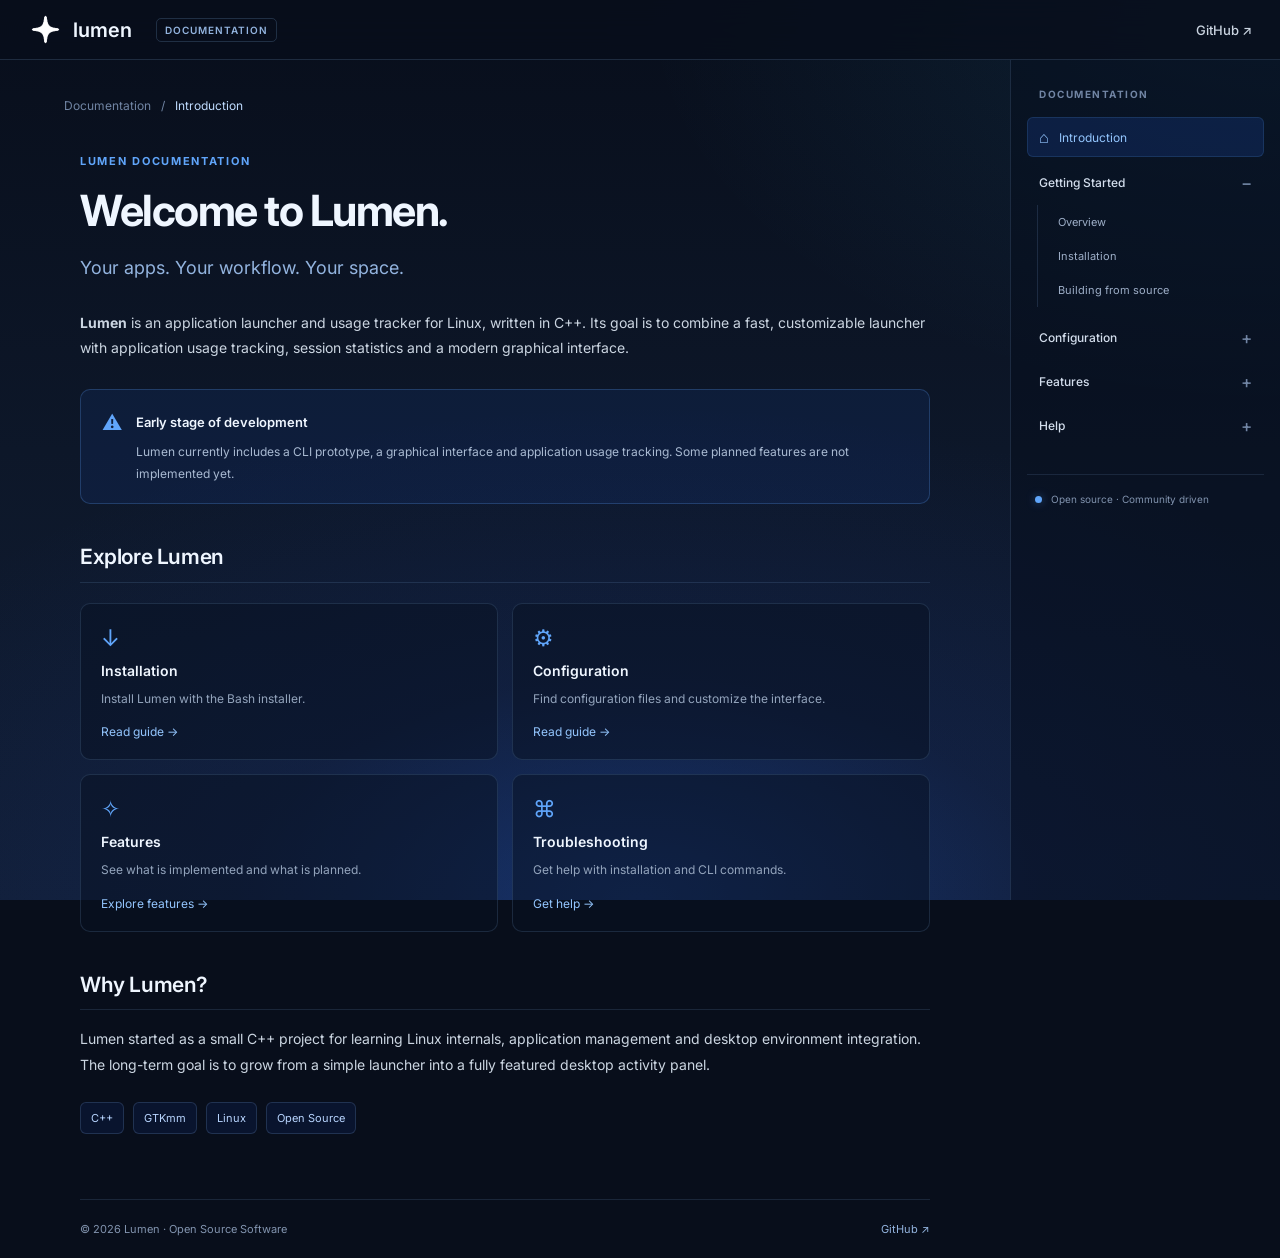
==== lumenwiki.html @ db988f50 "Add base styles for Lumen Wiki and main application layout - Created styles.css for general applicat" ====
<!DOCTYPE html>
<html lang="en">
<head>
    <meta charset="UTF-8">
    <meta name="viewport" content="width=device-width, initial-scale=1.0">

    <title>Lumen Wiki</title>
    <link rel="icon" type="image/png" href="content/logo.png">
    <link rel="stylesheet" href="wikistyles.css">

    <link rel="preconnect" href="https://fonts.googleapis.com">
    <link rel="preconnect" href="https://fonts.gstatic.com" crossorigin>
    <link href="https://fonts.googleapis.com/css2?family=Inter:wght@400;500;600;700&display=swap"
          rel="stylesheet">
</head>
<body class="wiki-page">

    <header class="label-box">
        <a href="index.html" class="wiki-brand">
            <img src="content/logo.png" alt="Lumen logo" class="logo">
            <span class="lumen-label">lumen</span>
        </a>

        <span class="wiki-badge">DOCUMENTATION</span>

        <a href="https://github.com/anq3l1/lumen"
           class="wiki-github"
           target="_blank"
           rel="noopener noreferrer">
            GitHub ↗
        </a>
    </header>

    <div class="wiki-layout">

        <!-- Main content -->
        <main class="wiki-content" id="wiki-content">

            <div class="wiki-breadcrumb">
                <span>Documentation</span>
                <span>/</span>
                <span id="breadcrumb-current">Introduction</span>
            </div>

            <article id="wiki-article">
                <span class="wiki-eyebrow">LUMEN DOCUMENTATION</span>
                <h1>Welcome to Lumen.</h1>
                <p class="wiki-lead">Your apps. Your workflow. Your space.</p>
                <p><strong>Lumen</strong> is an application launcher and usage tracker for Linux, written in C++. Its goal is to combine a fast, customizable launcher with application usage tracking, session statistics and a modern graphical interface.</p>
                <div class="wiki-callout">
                    <span class="callout-icon">⚠</span>
                    <div>
                        <strong>Early stage of development</strong>
                        <p>Lumen currently includes a CLI prototype, a graphical interface and application usage tracking. Some planned features are not implemented yet.</p>
                    </div>
                </div>
                <h2>Explore Lumen</h2>
                <div class="wiki-cards">
                    <button class="wiki-card" data-page="installation">
                        <span class="wiki-card-icon">↓</span>
                        <strong>Installation</strong>
                        <span>Install Lumen with the Bash installer.</span>
                        <span class="wiki-card-link">Read guide →</span>
                    </button>
                    <button class="wiki-card" data-page="configuration">
                        <span class="wiki-card-icon">⚙</span>
                        <strong>Configuration</strong>
                        <span>Find configuration files and customize the interface.</span>
                        <span class="wiki-card-link">Read guide →</span>
                    </button>
                    <button class="wiki-card" data-page="features">
                        <span class="wiki-card-icon">✧</span>
                        <strong>Features</strong>
                        <span>See what is implemented and what is planned.</span>
                        <span class="wiki-card-link">Explore features →</span>
                    </button>
                    <button class="wiki-card" data-page="troubleshooting">
                        <span class="wiki-card-icon">⌘</span>
                        <strong>Troubleshooting</strong>
                        <span>Get help with installation and CLI commands.</span>
                        <span class="wiki-card-link">Get help →</span>
                    </button>
                </div>
                <h2>Why Lumen?</h2>
                <p>Lumen started as a small C++ project for learning Linux internals, application management and desktop environment integration. The long-term goal is to grow from a simple launcher into a fully featured desktop activity panel.</p>
                <div class="wiki-tags"><span>C++</span><span>GTKmm</span><span>Linux</span><span>Open Source</span></div>
            </article>

            <footer class="wiki-footer">
                <span>© 2026 Lumen · Open Source Software</span>
                <a href="https://github.com/anq3l1/lumen"
                   target="_blank"
                   rel="noopener noreferrer">GitHub ↗</a>
            </footer>

        </main>

        <!-- Right sidebar -->
        <aside class="wiki-sidebar">

            <div class="sidebar-heading">DOCUMENTATION</div>

            <button class="wiki-nav-link active" data-page="introduction">
                <span class="nav-icon">⌂</span>
                Introduction
            </button>

            <details class="wiki-nav-group" open>
                <summary>Getting Started</summary>
                <div class="wiki-nav-children">
                    <button class="wiki-nav-link" data-page="overview">
                        Overview
                    </button>
                    <button class="wiki-nav-link" data-page="installation">
                        Installation
                    </button>
                    <button class="wiki-nav-link" data-page="building">
                        Building from source
                    </button>
                </div>
            </details>

            <details class="wiki-nav-group">
                <summary>Configuration</summary>
                <div class="wiki-nav-children">
                    <button class="wiki-nav-link" data-page="configuration">
                        General settings
                    </button>
                    <button class="wiki-nav-link" data-page="styling">
                        Custom styling
                    </button>
                    <button class="wiki-nav-link" data-page="desktop">
                        Desktop integration
                    </button>
                </div>
            </details>

            <details class="wiki-nav-group">
                <summary>Features</summary>
                <div class="wiki-nav-children">
                    <button class="wiki-nav-link" data-page="launcher">
                        Application launcher
                    </button>
                    <button class="wiki-nav-link" data-page="usage">
                        Usage tracking
                    </button>
                    <button class="wiki-nav-link" data-page="statistics">
                        Statistics
                    </button>
                </div>
            </details>

            <details class="wiki-nav-group">
                <summary>Help</summary>
                <div class="wiki-nav-children">
                    <button class="wiki-nav-link" data-page="troubleshooting">
                        Troubleshooting
                    </button>
                    <button class="wiki-nav-link" data-page="contributing">
                        Contributing
                    </button>
                    <button class="wiki-nav-link" data-page="license">
                        License
                    </button>
                </div>
            </details>

            <div class="sidebar-bottom">
                <span class="status-dot"></span>
                Open source · Community driven
            </div>

        </aside>

    </div>

    <script>
        const pages = {
            introduction: {
                title: "Introduction",
                html: `
                    <span class="wiki-eyebrow">LUMEN DOCUMENTATION</span>
                    <h1>Welcome to Lumen.</h1>
                    <p class="wiki-lead">Your apps. Your workflow. Your space.</p>
                    <p><strong>Lumen</strong> is an application launcher and usage tracker for Linux, written in C++. Its goal is to combine a fast, customizable launcher with application usage tracking, session statistics and a modern graphical interface.</p>
                    <div class="wiki-callout">
                        <span class="callout-icon">⚠</span>
                        <div>
                            <strong>Early stage of development</strong>
                            <p>Lumen currently includes a CLI prototype, a graphical interface and application usage tracking. Some planned features are not implemented yet.</p>
                        </div>
                    </div>
                    <h2>Explore Lumen</h2>
                    <div class="wiki-cards">
                        <button class="wiki-card" data-page="installation">
                            <span class="wiki-card-icon">↓</span>
                            <strong>Installation</strong>
                            <span>Install Lumen with the Bash installer.</span>
                            <span class="wiki-card-link">Read guide →</span>
                        </button>
                        <button class="wiki-card" data-page="configuration">
                            <span class="wiki-card-icon">⚙</span>
                            <strong>Configuration</strong>
                            <span>Find configuration files and customize the interface.</span>
                            <span class="wiki-card-link">Read guide →</span>
                        </button>
                        <button class="wiki-card" data-page="features">
                            <span class="wiki-card-icon">✧</span>
                            <strong>Features</strong>
                            <span>See what is implemented and what is planned.</span>
                            <span class="wiki-card-link">Explore features →</span>
                        </button>
                        <button class="wiki-card" data-page="troubleshooting">
                            <span class="wiki-card-icon">⌘</span>
                            <strong>Troubleshooting</strong>
                            <span>Get help with installation and CLI commands.</span>
                            <span class="wiki-card-link">Get help →</span>
                        </button>
                    </div>
                    <h2>Why Lumen?</h2>
                    <p>Lumen started as a small C++ project for learning Linux internals, application management and desktop environment integration. The long-term goal is to grow from a simple launcher into a fully featured desktop activity panel.</p>
                    <div class="wiki-tags"><span>C++</span><span>GTKmm</span><span>Linux</span><span>Open Source</span></div>
                `
            },

            overview: {
                title: "Overview",
                html: `
                    <span class="wiki-eyebrow">GETTING STARTED</span>
                    <h1>Overview</h1>
                    <p class="wiki-lead">A launcher that can grow into a desktop activity panel.</p>
                    <p>Lumen is a Linux application launcher and usage tracker written in C++. It discovers desktop applications, displays their names and icons, supports searching, and can launch applications.</p>
                    <h2>Implemented</h2>
                    <ul>
                        <li>Discovering Linux <code>.desktop</code> files.</li>
                        <li>Reading application names, executable commands (<code>Exec=</code>) and icons (<code>Icon=</code>).</li>
                        <li>Keeping discovered applications in memory and displaying them.</li>
                        <li>Searching applications by name and organizing them into categories.</li>
                        <li>Graphical interface with application icons.</li>
                        <li>Application usage time tracking.</li>
                        <li>CLI commands for listing, searching and opening applications.</li>
                    </ul>
                    <h2>Technology and learning goals</h2>
                    <p>The project is written in C++ and uses GTKmm for its graphical interface. It is also a practical way to learn Linux filesystem APIs, process management, the <code>.desktop</code> specification, inter-process communication (IPC) and databases.</p>
                `
            },

            installation: {
                title: "Installation",
                html: `
                    <span class="wiki-eyebrow">GETTING STARTED</span>
                    <h1>Installation</h1>
                    <p class="wiki-lead">Build and install Lumen using the Bash installer.</p>
                    <p>On Arch Linux, run these commands from the root directory of the cloned repository.</p>
                    <h2>1. Clone the repository</h2>
                    <pre><code>git clone https://github.com/anq3l1/lumen.git
cd lumen</code></pre>
                    <h2>2. Run the installer</h2>
                    <pre><code>chmod +x install.sh
./install.sh</code></pre>
                    <p>The installer installs dependencies, builds the project and installs the executable to <code>~/.local/bin/lumen</code>.</p>
                    <div class="wiki-callout">
                        <span class="callout-icon">i</span>
                        <div><strong>Before running Lumen</strong><p>Make sure <code>~/.local/bin</code> is available in your <code>PATH</code> so you can run <code>lumen</code> from a terminal.</p></div>
                    </div>
                    <h2>Launch the graphical interface</h2>
                    <pre><code>lumen</code></pre>
                    <a class="wiki-action" href="https://github.com/anq3l1/lumen" target="_blank" rel="noopener noreferrer">View repository ↗</a>
                `
            },

            building: {
                title: "Building from source",
                html: `
                    <span class="wiki-eyebrow">GETTING STARTED</span>
                    <h1>Building from source</h1>
                    <p class="wiki-lead">Use the project's installation script to build the current version.</p>
                    <p>Lumen is in an early stage of development. The supported installation workflow described in the README uses the Bash script in the repository.</p>
                    <h2>Commands</h2>
                    <pre><code>git clone https://github.com/anq3l1/lumen.git
cd lumen
chmod +x install.sh
./install.sh</code></pre>
                    <p>The installer handles dependency installation, building and installation of the executable to <code>~/.local/bin/lumen</code>.</p>
                    <p>For the latest requirements and build changes, check the repository README and build files.</p>
                    <a class="wiki-action" href="https://github.com/anq3l1/lumen" target="_blank" rel="noopener noreferrer">View source on GitHub ↗</a>
                `
            },

            configuration: {
                title: "General settings",
                html: `
                    <span class="wiki-eyebrow">CONFIGURATION</span>
                    <h1>Configuration</h1>
                    <p class="wiki-lead">Find Lumen's local data and customization files.</p>
                    <h2>Important paths</h2>
                    <ul>
                        <li><code>~/.local/bin/lumen</code> — installed executable.</li>
                        <li><code>~/.local/share/lumen/proc.json</code> — process manager data.</li>
                        <li><code>~/.local/share/lumen/stat.json</code> — usage tracker data.</li>
                        <li><code>~/.config/lumen/style.css</code> — user stylesheet for customizing the interface.</li>
                        <li><code>~/.config/hypr/lua/lumen.lua</code> — Lumen's Hyprland Lua integration file.</li>
                    </ul>
                    <div class="wiki-callout">
                        <span class="callout-icon">i</span>
                        <div><strong>Keep configuration files separate</strong><p>Lumen's <code>style.css</code> is for visual customization. The Lua file is used for Hyprland integration.</p></div>
                    </div>
                `
            },

            styling: {
                title: "Custom styling",
                html: `
                    <span class="wiki-eyebrow">CONFIGURATION</span>
                    <h1>Custom styling</h1>
                    <p class="wiki-lead">Customize Lumen's appearance with CSS.</p>
                    <p>The user stylesheet is located at:</p>
                    <pre><code>~/.config/lumen/style.css</code></pre>
                    <p>Edit this file to customize supported GTK widgets, including their colors, backgrounds, borders and spacing.</p>
                    <h2>Example</h2>
                    <pre><code>/* Example GTK CSS */
window {
    background-color: #0d1729;
    color: #eff6ff;
}</code></pre>
                    <p>This is a generic example. The final appearance depends on the widget names and styles used by the installed Lumen version.</p>
                `
            },

            desktop: {
                title: "Desktop integration",
                html: `
                    <span class="wiki-eyebrow">CONFIGURATION</span>
                    <h1>Desktop integration</h1>
                    <p class="wiki-lead">Connect Lumen to Hyprland.</p>
                    <h2>Hyprland Lua configuration</h2>
                    <p>The installer places the integration file at:</p>
                    <pre><code>~/.config/hypr/lua/lumen.lua</code></pre>
                    <p>If <code>~/.config/hypr/hyprland.lua</code> exists, the installer adds a command to load this file. If you use a different Lua entry point, add the following line after initializing <code>hl</code>:</p>
                    <pre><code>dofile(os.getenv("HOME") .. "/.config/hypr/lua/lumen.lua")</code></pre>
                    <h2>Process manager</h2>
                    <p>The process manager starts on the <code>hyprland.start</code> event using the <code>lumen --processmanager</code> command.</p>
                    <p>Hyprland integration and Lumen's CSS styling use separate files: <code>lumen.lua</code> configures the integration, while <code>~/.config/lumen/style.css</code> customizes the interface.</p>
                `
            },

            features: {
                title: "Features",
                html: `
                    <span class="wiki-eyebrow">FEATURES</span>
                    <h1>Features</h1>
                    <p class="wiki-lead">Implemented today, with more planned for the future.</p>
                    <h2>Implemented</h2>
                    <ul>
                        <li>Discover Linux <code>.desktop</code> files.</li>
                        <li>Read application names, executable commands and icons.</li>
                        <li>Store and display discovered applications.</li>
                        <li>Search applications by name.</li>
                        <li>Application categories and graphical interface.</li>
                        <li>Launch applications.</li>
                        <li>Track application usage time.</li>
                    </ul>
                    <h2>Planned</h2>
                    <ul>
                        <li>Keyboard navigation.</li>
                        <li>Session tracking and a current-session timer.</li>
                        <li>SQLite database.</li>
                        <li>Daily, weekly and monthly statistics.</li>
                        <li>Usage charts.</li>
                        <li>Hyprland integration improvements and a customizable panel.</li>
                        <li>Themes, customization and a configuration file.</li>
                        <li>Background/wallpaper support, clock and system widgets.</li>
                    </ul>
                    <div class="wiki-callout"><span class="callout-icon">⚠</span><div><strong>Development status</strong><p>Items in the planned list are goals, not promises that those features are available in the current release.</p></div></div>
                `
            },

            launcher: {
                title: "Application launcher",
                html: `
                    <span class="wiki-eyebrow">FEATURES</span>
                    <h1>Application launcher</h1>
                    <p class="wiki-lead">Discover, search for and launch desktop applications.</p>
                    <p>Lumen reads Linux <code>.desktop</code> entries to retrieve application names, executable commands (<code>Exec=</code>) and icons (<code>Icon=</code>).</p>
                    <h2>Available ways to use the launcher</h2>
                    <ul>
                        <li>Open the graphical interface with <code>lumen</code>.</li>
                        <li>List discovered applications with <code>lumen --list</code>.</li>
                        <li>Search for an application with <code>lumen --search firefox</code>.</li>
                        <li>Launch an application by name with <code>lumen --open kitty</code>.</li>
                    </ul>
                    <p>The application list contains one entry per displayed application name. Applications with identical names from user and system <code>.desktop</code> files are not duplicated.</p>
                `
            },

            usage: {
                title: "Usage tracking",
                html: `
                    <span class="wiki-eyebrow">FEATURES</span>
                    <h1>Usage tracking</h1>
                    <p class="wiki-lead">Track how long applications are used.</p>
                    <p>Application usage time tracking is implemented in Lumen. Tracker data is stored locally in:</p>
                    <pre><code>~/.local/share/lumen/proc.json
~/.local/share/lumen/stat.json</code></pre>
                    <h2>Planned improvements</h2>
                    <p>Session tracking, a current-session timer, a SQLite database and daily, weekly and monthly statistics are planned for future development.</p>
                `
            },

            statistics: {
                title: "Statistics",
                html: `
                    <span class="wiki-eyebrow">FEATURES</span>
                    <h1>Statistics</h1>
                    <p class="wiki-lead">A planned area of Lumen's development.</p>
                    <p>Application usage time tracking is implemented, and its data is stored locally in the Lumen data directory.</p>
                    <h2>Planned statistics features</h2>
                    <ul>
                        <li>Session tracking.</li>
                        <li>Daily, weekly and monthly statistics.</li>
                        <li>Usage charts.</li>
                        <li>A current-session timer.</li>
                        <li>SQLite database storage.</li>
                    </ul>
                    <div class="wiki-callout"><span class="callout-icon">i</span><div><strong>Not all features are available yet</strong><p>The items above are listed as planned in the project README.</p></div></div>
                `
            },

            troubleshooting: {
                title: "Troubleshooting",
                html: `
                    <span class="wiki-eyebrow">HELP</span>
                    <h1>Troubleshooting</h1>
                    <p class="wiki-lead">Check these steps when Lumen does not work as expected.</p>
                    <h2>Installer does not run</h2>
                    <p>From the repository root, make the script executable and run it:</p>
                    <pre><code>chmod +x install.sh
./install.sh</code></pre>
                    <h2>Command not found</h2>
                    <p>The installer places the executable at <code>~/.local/bin/lumen</code>. Check that <code>~/.local/bin</code> is included in your shell's <code>PATH</code>.</p>
                    <h2>Applications are missing</h2>
                    <p>Check that the applications have valid Linux <code>.desktop</code> entries available to your desktop environment.</p>
                    <h2>CLI commands</h2>
                    <pre><code>lumen --list
lumen --search firefox
lumen --open kitty
lumen --processmanager</code></pre>
                    <p>If the problem persists, review terminal output and open an issue with steps to reproduce the problem.</p>
                    <a class="wiki-action" href="https://github.com/anq3l1/lumen/issues" target="_blank" rel="noopener noreferrer">Report an issue ↗</a>
                `
            },

            contributing: {
                title: "Contributing",
                html: `
                    <span class="wiki-eyebrow">COMMUNITY</span>
                    <h1>Contributing</h1>
                    <p class="wiki-lead">Help improve Lumen.</p>
                    <p>Lumen began as a learning project focused on building a real-world Linux desktop application. Bug reports, ideas and contributions can help it develop further.</p>
                    <h2>Areas explored by the project</h2>
                    <ul>
                        <li>Linux filesystem APIs.</li>
                        <li>Process management.</li>
                        <li>The <code>.desktop</code> specification.</li>
                        <li>Inter-process communication (IPC).</li>
                        <li>Databases and usage statistics.</li>
                    </ul>
                    <p>Before contributing, read the README and check existing issues.</p>
                    <a class="wiki-action" href="https://github.com/anq3l1/lumen" target="_blank" rel="noopener noreferrer">Visit GitHub ↗</a>
                `
            },

            license: {
                title: "License",
                html: `
                    <span class="wiki-eyebrow">PROJECT</span>
                    <h1>License</h1>
                    <p class="wiki-lead">Check the license provided with the source code.</p>
                    <p>The README describes Lumen as an open-source project but does not specify the license name. Check the <code>LICENSE</code> file in the repository for the applicable terms.</p>
                    <a class="wiki-action" href="https://github.com/anq3l1/lumen" target="_blank" rel="noopener noreferrer">View repository ↗</a>
                `
            }
        };

        const article = document.getElementById("wiki-article");
        const breadcrumb = document.getElementById("breadcrumb-current");
        const content = document.getElementById("wiki-content");

        function showPage(pageId) {
            const page = pages[pageId];

            if (!page) return;

            article.innerHTML = page.html;
            breadcrumb.textContent = page.title;
            document.title = page.title + " · Lumen Wiki";

            document.querySelectorAll(".wiki-nav-link").forEach(link => {
                link.classList.toggle("active", link.dataset.page === pageId);
            });

            // Open the sidebar group containing the selected page.
            const selectedLink = document.querySelector(
                `.wiki-sidebar [data-page="${pageId}"]`
            );

            if (selectedLink) {
                const group = selectedLink.closest("details");

                if (group) group.open = true;
            }

            content.scrollTo({ top: 0, behavior: "smooth" });

            history.replaceState(null, "", "#" + pageId);
        }

        document.addEventListener("click", event => {
            const button = event.target.closest("[data-page]");
            if (button) showPage(button.dataset.page);
        });

        // Support direct links such as lumenwiki.html#installation.
        const initialPage = location.hash.slice(1);

        if (pages[initialPage]) {
            showPage(initialPage);
        }
    </script>

</body>
</html>
---- wikistyles.css ----
/* ========================================
   LUMEN WIKI — BASE
   ======================================== */

html {
    min-height: 100%;
    background-color: #080e1b;
}

body.wiki-page {
    margin: 0;
    padding: 0;
    min-height: 100vh;
    width: 100%;

    background:
        radial-gradient(
            ellipse 70% 55% at 50% 100%,
            rgba(37, 99, 235, 0.30) 0%,
            rgba(30, 64, 175, 0.12) 45%,
            transparent 100%
        ),
        radial-gradient(
            ellipse 50% 45% at 100% 0%,
            rgba(56, 189, 248, 0.10) 0%,
            transparent 100%
        ),
        linear-gradient(
            180deg,
            #080e1b 0%,
            #0d1729 50%,
            #111e35 100%
        );

    background-attachment: fixed;
    background-repeat: no-repeat;
    background-size: cover;

    color: #eff6ff;
    font-family: 'Inter', sans-serif;

    overflow-x: hidden;
    overflow-y: auto;
}

/* ========================================
   HEADER
   ======================================== */

.wiki-page .label-box {
    position: fixed;
    inset: 0 0 auto 0;

    height: 60px;
    width: 100%;
    box-sizing: border-box;

    display: flex;
    align-items: center;
    gap: 12px;

    padding: 0 28px;

    background: rgba(8, 14, 27, 0.82);
    border-bottom: 1px solid rgba(147, 197, 253, 0.16);

    backdrop-filter: blur(18px);
    -webkit-backdrop-filter: blur(18px);

    z-index: 1000;
}

.wiki-brand {
    display: flex;
    align-items: center;
    gap: 10px;

    flex-shrink: 0;
    text-decoration: none;
}

.wiki-brand .logo {
    display: block;
    width: 35px;
    height: 35px;
    object-fit: contain;
}

.wiki-brand .lumen-label {
    margin: 0;
    color: #eff6ff;

    font-family: 'Inter', sans-serif;
    font-size: 20px;
    font-weight: 600;
}

.wiki-badge {
    margin-left: 12px;
    padding: 5px 8px;

    border: 1px solid rgba(147, 197, 253, 0.18);
    border-radius: 5px;

    color: #93b4df;
    font-size: 10px;
    font-weight: 600;
    letter-spacing: 1px;
}

.wiki-github {
    margin-left: auto;
    flex-shrink: 0;

    color: #cbd5e1;
    font-size: 13px;
    font-weight: 500;
    text-decoration: none;

    transition: color 0.2s ease;
}

.wiki-github:hover {
    color: #60a5fa;
}

/* ========================================
   PAGE LAYOUT
   ======================================== */

.wiki-page .wiki-layout {
    display: flex;
    align-items: stretch;

    width: 100%;
    min-height: 100vh;
    box-sizing: border-box;

    padding-top: 60px;
}

/* ========================================
   MAIN CONTENT
   ======================================== */

.wiki-page .wiki-content {
    order: 1;
    flex: 1 1 auto;
    min-width: 0;

    box-sizing: border-box;
    padding: 38px clamp(28px, 5vw, 76px) 0;
}

.wiki-page #wiki-article {
    width: 100%;
    max-width: 850px;
    min-height: 60vh;
    margin: 0 auto;

    color: #cbd5e1;

    font-family: 'Inter', sans-serif;
    font-size: 14px;
    font-weight: 400;
    line-height: 1.85;

    overflow-wrap: anywhere;
}

.wiki-breadcrumb {
    display: flex;
    align-items: center;
    flex-wrap: wrap;
    gap: 10px;

    margin-bottom: 38px;

    color: #7185a4;
    font-size: 12px;
}

.wiki-breadcrumb span:last-child {
    color: #bfdbfe;
}

.wiki-eyebrow {
    display: block;
    margin-bottom: 14px;

    color: #60a5fa;
    font-size: 11px;
    font-weight: 700;
    letter-spacing: 1.7px;
}

.wiki-page #wiki-article h1 {
    margin: 0 0 16px;

    color: #eff6ff;

    font-size: clamp(30px, 3.5vw, 43px);
    font-weight: 700;
    line-height: 1.2;
    letter-spacing: -1.5px;
}

.wiki-page #wiki-article .wiki-lead {
    margin: 0 0 26px;

    color: #93b4df;
    font-size: 18px;
    line-height: 1.7;
}

.wiki-page #wiki-article p {
    margin: 16px 0;
}

.wiki-page #wiki-article h2 {
    margin: 38px 0 14px;
    padding-bottom: 10px;

    border-bottom: 1px solid rgba(147, 197, 253, 0.13);

    color: #eff6ff;
    font-size: 21px;
    font-weight: 600;
    line-height: 1.4;
    letter-spacing: -0.4px;
}

.wiki-page #wiki-article h3 {
    margin-top: 28px;
    color: #eff6ff;
    font-size: 16px;
    font-weight: 600;
}

.wiki-page #wiki-article ul,
.wiki-page #wiki-article ol {
    padding-left: 24px;
}

.wiki-page #wiki-article li {
    padding: 4px 0;
}

.wiki-page #wiki-article li::marker {
    color: #60a5fa;
}

.wiki-page #wiki-article a {
    color: #93c5fd;
    text-decoration: none;
}

.wiki-page #wiki-article a:hover {
    color: #dbeafe;
    text-decoration: underline;
}

/* Code blocks */

.wiki-page #wiki-article pre {
    max-width: 100%;
    box-sizing: border-box;
    overflow-x: auto;

    margin: 22px 0;
    padding: 20px;

    border: 1px solid rgba(147, 197, 253, 0.15);
    border-radius: 10px;

    background: rgba(4, 10, 22, 0.72);
    color: #bfdbfe;

    font-family: 'JetBrains Mono', 'Cascadia Code', monospace;
    font-size: 12px;
    line-height: 1.8;
    tab-size: 4;
}

.wiki-page #wiki-article pre code {
    font: inherit;
    white-space: pre;
}

/* ========================================
   CALLOUTS
   ======================================== */

.wiki-callout {
    display: flex;
    align-items: flex-start;
    gap: 14px;

    margin: 28px 0;
    padding: 19px 21px;

    border: 1px solid rgba(96, 165, 250, 0.24);
    border-radius: 10px;

    background: rgba(37, 99, 235, 0.09);
}

.callout-icon {
    flex-shrink: 0;
    color: #60a5fa;
    font-size: 20px;
    line-height: 1.4;
}

.wiki-callout strong {
    color: #eff6ff;
    font-size: 13px;
    font-weight: 600;
}

.wiki-page .wiki-callout p {
    margin: 6px 0 0 !important;
    color: #a9bad2;
    font-size: 12px;
    line-height: 1.8;
}

/* ========================================
   TAGS
   ======================================== */

.wiki-tags {
    display: flex;
    flex-wrap: wrap;
    gap: 9px;

    margin-top: 24px;
}

.wiki-tags span {
    padding: 5px 10px;

    border: 1px solid rgba(147, 197, 253, 0.17);
    border-radius: 6px;

    background: rgba(30, 64, 175, 0.13);
    color: #b8d5ff;

    font-size: 11px;
}

/* ========================================
   FEATURE CARDS
   ======================================== */

.wiki-cards {
    display: grid;
    grid-template-columns: repeat(2, minmax(0, 1fr));
    gap: 14px;

    margin-top: 20px;
}

.wiki-card {
    display: flex;
    flex-direction: column;
    align-items: flex-start;
    gap: 10px;

    min-width: 0;
    padding: 20px;

    border: 1px solid rgba(147, 197, 253, 0.14);
    border-radius: 10px;

    background: rgba(8, 18, 36, 0.52);
    color: #cbd5e1;

    text-align: left;
    font-family: 'Inter', sans-serif;

    cursor: pointer;

    transition:
        border-color 0.2s ease,
        background 0.2s ease,
        transform 0.2s ease;
}

.wiki-card:hover {
    transform: translateY(-2px);

    border-color: rgba(96, 165, 250, 0.5);
    background: rgba(37, 99, 235, 0.13);
}

.wiki-card:focus-visible,
.wiki-nav-link:focus-visible,
.wiki-nav-group summary:focus-visible {
    outline: 2px solid #60a5fa;
    outline-offset: 3px;
}

.wiki-card-icon {
    color: #60a5fa;
    font-size: 23px;
}

.wiki-card strong {
    color: #eff6ff;
    font-size: 14px;
    font-weight: 600;
}

.wiki-card > span:not(.wiki-card-icon):not(.wiki-card-link) {
    color: #93a4bc;
    font-size: 12px;
    line-height: 1.7;
}

.wiki-card-link {
    margin-top: 5px;
    color: #93c5fd;
    font-size: 12px;
}

/* ========================================
   RIGHT SIDEBAR
   ======================================== */

.wiki-page .wiki-sidebar {
    order: 2;
    position: sticky;
    top: 60px;
    align-self: flex-start;

    flex: 0 0 270px;
    width: 270px;
    height: calc(100vh - 60px);

    box-sizing: border-box;
    overflow-x: hidden;
    overflow-y: auto;

    padding: 28px 16px 20px;

    border-left: 1px solid rgba(147, 197, 253, 0.14);
    background: rgba(7, 15, 30, 0.52);

    scrollbar-width: thin;
    scrollbar-color: rgba(96, 165, 250, 0.25) transparent;
}

.sidebar-heading {
    margin: 0 0 17px 12px;

    color: #7185a4;
    font-size: 10px;
    font-weight: 700;
    letter-spacing: 1.5px;
}

/* Navigation buttons */

.wiki-page .wiki-nav-link {
    display: flex;
    align-items: center;
    gap: 10px;

    width: 100%;
    min-height: 37px;
    box-sizing: border-box;

    padding: 9px 11px;

    border: 1px solid transparent;
    border-radius: 6px;

    background: transparent;
    color: #9eafc8;

    text-align: left;
    font-family: 'Inter', sans-serif;
    font-size: 12px;
    font-weight: 400;

    cursor: pointer;

    transition:
        color 0.2s ease,
        background 0.2s ease,
        border-color 0.2s ease;
}

.wiki-page .wiki-nav-link:hover {
    background: rgba(96, 165, 250, 0.07);
    color: #eff6ff;
}

.wiki-page .wiki-nav-link.active {
    border-color: rgba(96, 165, 250, 0.15);
    background: rgba(37, 99, 235, 0.16);
    color: #93c5fd;
}

.nav-icon {
    flex-shrink: 0;
    font-size: 16px;
}

/* Collapsible navigation groups */

.wiki-nav-group {
    margin-top: 7px;
}

.wiki-nav-group summary {
    position: relative;

    padding: 11px 30px 11px 12px;
    border-radius: 6px;

    color: #d3deed;
    font-size: 12px;
    font-weight: 500;

    list-style: none;
    cursor: pointer;

    transition: background 0.2s ease;
}

.wiki-nav-group summary::-webkit-details-marker {
    display: none;
}

.wiki-nav-group summary::after {
    content: "+";

    position: absolute;
    top: 50%;
    right: 12px;

    transform: translateY(-50%);

    color: #7185a4;
    font-size: 17px;
}

.wiki-nav-group[open] summary::after {
    content: "−";
}

.wiki-nav-group summary:hover {
    background: rgba(96, 165, 250, 0.06);
}

.wiki-nav-children {
    margin: 4px 0 12px 10px;
    padding-left: 9px;

    border-left: 1px solid rgba(147, 197, 253, 0.15);
}

.wiki-page .wiki-nav-children .wiki-nav-link {
    min-height: 34px;
    padding: 8px 10px;

    font-size: 11px;
}

.sidebar-bottom {
    display: flex;
    align-items: center;
    gap: 9px;

    margin-top: 30px;
    padding: 16px 8px 0;

    border-top: 1px solid rgba(147, 197, 253, 0.12);

    color: #8294af;
    font-size: 10px;
    line-height: 1.6;
}

.status-dot {
    flex-shrink: 0;

    width: 7px;
    height: 7px;

    border-radius: 50%;
    background: #60a5fa;
    box-shadow: 0 0 10px rgba(96, 165, 250, 0.45);
}

/* ========================================
   ARTICLE FOOTER
   ======================================== */

.wiki-page .wiki-footer {
    display: flex;
    justify-content: space-between;
    align-items: center;
    flex-wrap: wrap;
    gap: 12px;

    width: 100%;
    max-width: 850px;
    box-sizing: border-box;

    margin: 65px auto 0;
    padding: 22px 0;

    border-top: 1px solid rgba(147, 197, 253, 0.13);

    color: #8294af;
    font-size: 11px;
}

.wiki-page .wiki-footer a {
    color: #93b4df;
    text-decoration: none;
}

.wiki-page .wiki-footer a:hover {
    color: #eff6ff;
}

/* ========================================
   TABLETS
   ======================================== */

@media (max-width: 1000px) {
    .wiki-page .wiki-sidebar {
        flex-basis: 240px;
        width: 240px;
        padding-right: 12px;
        padding-left: 12px;
    }

    .wiki-page .wiki-content {
        padding-right: 30px;
        padding-left: 30px;
    }

    .wiki-page #wiki-article h1 {
        font-size: 34px;
    }
}

/* ========================================
   MOBILE
   ======================================== */

@media (max-width: 650px) {
    .wiki-page .label-box {
        height: 56px;
        padding: 0 15px;
        gap: 8px;
    }

    .wiki-brand .logo {
        width: 30px;
        height: 30px;
    }

    .wiki-brand .lumen-label {
        font-size: 18px;
    }

    .wiki-badge {
        margin-left: 2px;
        padding: 4px 6px;
        font-size: 8px;
        letter-spacing: 0.6px;
    }

    .wiki-github {
        font-size: 12px;
    }

    .wiki-page .wiki-layout {
        flex-direction: column;
        min-height: 100vh;
        padding-top: 56px;
    }

    .wiki-page .wiki-sidebar {
        order: 1;
        position: static;
        flex: none;

        width: 100%;
        height: auto;
        max-height: none;
        overflow: visible;

        padding: 17px 16px 20px;

        border-right: none;
        border-bottom: 1px solid rgba(147, 197, 253, 0.14);
        border-left: none;

        background: rgba(7, 15, 30, 0.35);
    }

    .sidebar-heading {
        margin-bottom: 10px;
    }

    .wiki-nav-group {
        margin-top: 3px;
    }

    .wiki-nav-group summary {
        padding-top: 9px;
        padding-bottom: 9px;
    }

    .sidebar-bottom {
        margin-top: 18px;
    }

    .wiki-page .wiki-content {
        order: 2;
        flex: 1 0 auto;
        width: 100%;
        padding: 26px 20px 0;
    }

    .wiki-breadcrumb {
        margin-bottom: 27px;
    }

    .wiki-page #wiki-article {
        min-height: 0;
        font-size: 13px;
    }

    .wiki-page #wiki-article h1 {
        font-size: clamp(29px, 8vw, 36px);
        letter-spacing: -1px;
    }

    .wiki-page #wiki-article .wiki-lead {
        font-size: 16px;
    }

    .wiki-page #wiki-article h2 {
        margin-top: 30px;
        font-size: 19px;
    }

    .wiki-cards {
        grid-template-columns: 1fr;
    }

    .wiki-page .wiki-footer {
        margin-top: 40px;
        padding: 20px 0;
    }
}

/* Small phones */

@media (max-width: 380px) {
    .wiki-page .label-box {
        padding: 0 10px;
    }

    .wiki-badge {
        font-size: 7px;
    }

    .wiki-github {
        font-size: 11px;
    }

    .wiki-page .wiki-content {
        padding-right: 15px;
        padding-left: 15px;
    }
}

/* Respect reduced motion preferences */

@media (prefers-reduced-motion: reduce) {
    .wiki-page *,
    .wiki-page *::before,
    .wiki-page *::after {
        scroll-behavior: auto !important;
        transition: none !important;
        animation: none !important;
    }
}
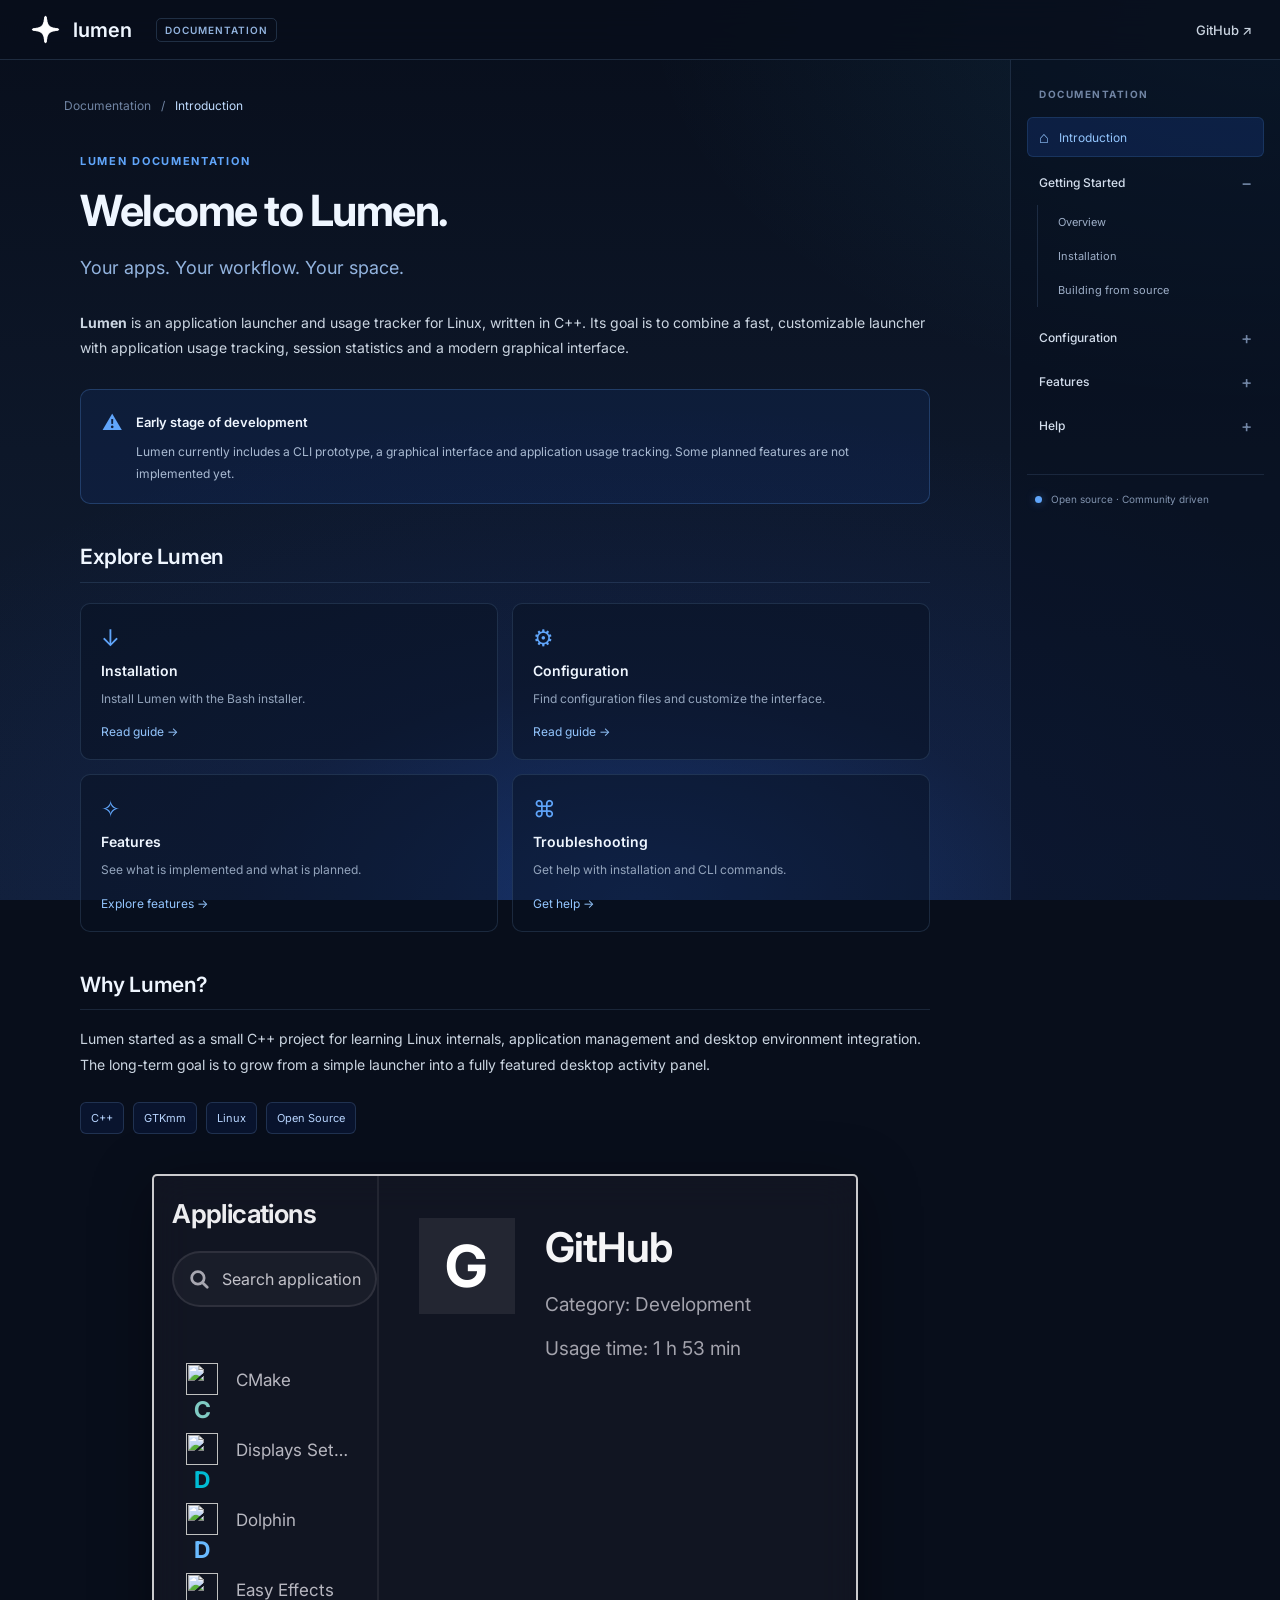
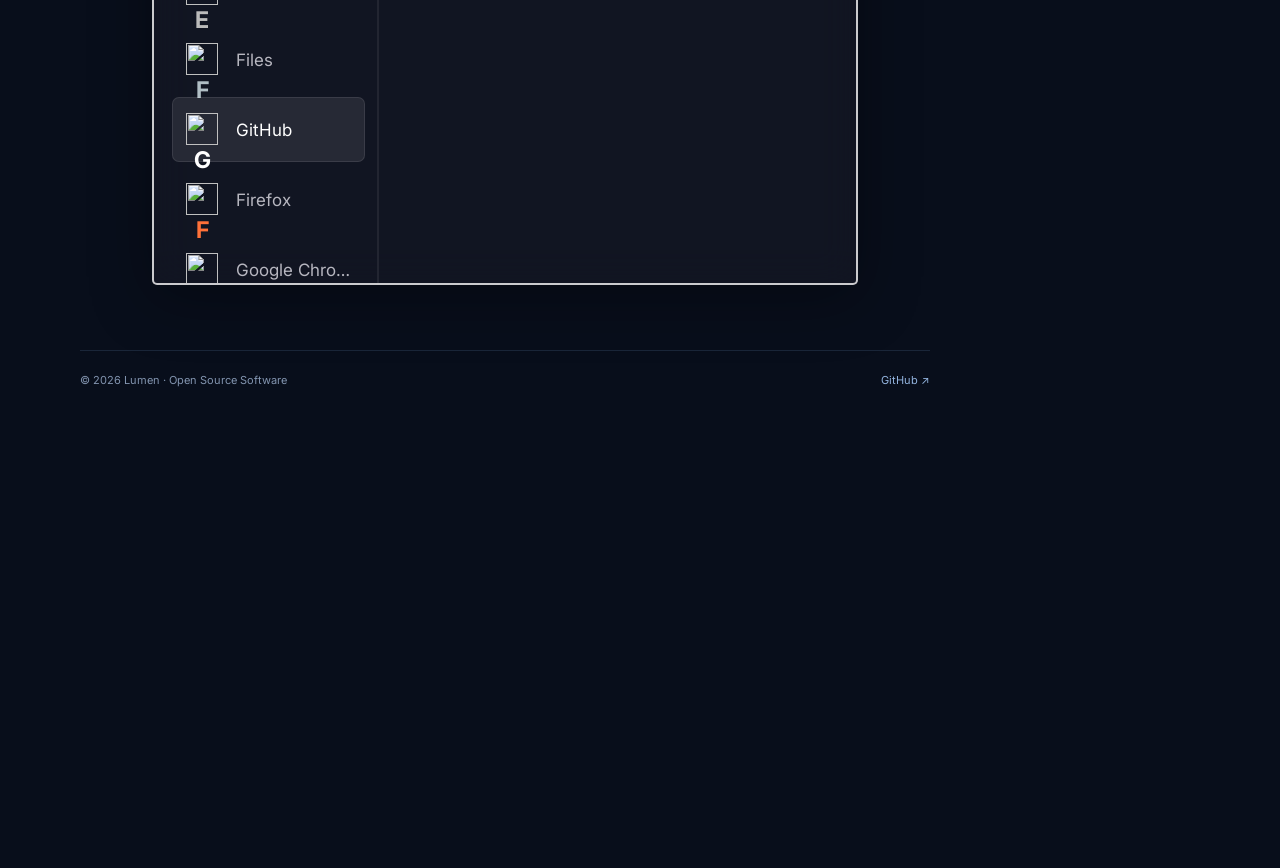
==== commit f617ed78: "Добавить боковую панель и список приложений с функцией поиска" ====
--- a/lumenwiki.html
+++ b/lumenwiki.html
@@ -86,6 +86,547 @@
                 <p>Lumen started as a small C++ project for learning Linux internals, application management and desktop environment integration. The long-term goal is to grow from a simple launcher into a fully featured desktop activity panel.</p>
                 <div class="wiki-tags"><span>C++</span><span>GTKmm</span><span>Linux</span><span>Open Source</span></div>
             </article>
+
+
+<section class="lumen-demo">
+    <div class="lumen-sidebar">
+        <h2>Applications</h2>
+
+        <div class="lumen-search">
+            <svg viewBox="0 0 24 24" aria-hidden="true">
+                <circle cx="10.8" cy="10.8" r="6.8"></circle>
+                <path d="m16 16 5 5"></path>
+            </svg>
+            <input id="lumenSearch" type="text"
+                   placeholder="Search applications..."
+                   autocomplete="off">
+        </div>
+
+        <div class="lumen-app-list" id="lumenAppList"></div>
+    </div>
+
+    <main class="lumen-details" id="lumenDetails">
+        <div class="lumen-empty">Select an application</div>
+    </main>
+</section>
+
+<style>
+.lumen-demo,
+.lumen-demo * {
+    box-sizing: border-box;
+}
+
+.lumen-demo {
+    --text: #ededf0;
+    --muted: #a3a3ad;
+    --line: rgba(255,255,255,.16);
+
+    display: flex;
+    width: 80%;
+    height: 30%;
+    margin: 30px auto;
+    margin: 40px auto;
+    color: var(--text);
+    font-family: Inter, -apple-system, BlinkMacSystemFont,
+                 "Segoe UI", sans-serif;
+
+    background: rgba(21, 24, 36, 0.78);
+    border: 2px solid rgba(255,255,255,.78);
+    border-radius: 5px;
+    overflow: hidden;
+
+    backdrop-filter: blur(18px);
+    -webkit-backdrop-filter: blur(18px);
+
+    box-shadow: 0 12px 60px rgba(0,0,0,.35);
+}
+
+/* LEFT SIDEBAR */
+
+.lumen-sidebar {
+    flex: 0 0 32%;
+    min-width: 0;
+    padding: 22px 0 20px 18px;
+    border-right: 2px solid rgba(255,255,255,.07);
+}
+
+.lumen-sidebar h2 {
+    margin: 0 0 22px;
+    font-size: 26px;
+    font-weight: 650;
+    letter-spacing: -.6px;
+}
+
+.lumen-search {
+    display: flex;
+    align-items: center;
+    gap: 12px;
+    height: 56px;
+    margin-right: 0;
+    padding: 0 14px;
+
+    background: rgba(255,255,255,.035);
+    border: 2px solid rgba(255,255,255,.09);
+    border-radius: 32px;
+
+    transition: border-color .2s, background .2s;
+}
+
+.lumen-search:focus-within {
+    border-color: rgba(255,255,255,.35);
+    background: rgba(255,255,255,.065);
+}
+
+.lumen-search svg {
+    flex-shrink: 0;
+    width: 22px;
+    height: 22px;
+    fill: none;
+    stroke: #a7a7b0;
+    stroke-width: 3;
+    stroke-linecap: round;
+}
+
+.lumen-search input {
+    width: 100%;
+    min-width: 0;
+    padding: 0;
+    color: white;
+    font: inherit;
+    font-size: 16px;
+    background: transparent;
+    border: 0;
+    outline: none;
+}
+
+.lumen-search input::placeholder {
+    color: #c2c2c9;
+}
+
+/* APPLICATION LIST */
+
+.lumen-app-list {
+    display: flex;
+    flex-direction: column;
+    gap: 5px;
+    margin-top: 40px;
+    padding-right: 12px;
+}
+
+.lumen-app {
+    display: flex;
+    align-items: center;
+    gap: 17px;
+    min-height: 65px;
+    padding: 10px 12px;
+    color: #b7b7c0;
+    font: inherit;
+    font-size: 17px;
+    text-align: left;
+
+    background: transparent;
+    border: 1px solid transparent;
+    border-radius: 7px;
+    cursor: pointer;
+
+    transition: background .18s, color .18s,
+                border-color .18s;
+}
+
+.lumen-app:hover {
+    color: white;
+    background: rgba(255,255,255,.07);
+}
+
+.lumen-app.active {
+    color: white;
+    background: rgba(255,255,255,.09);
+    border-color: rgba(255,255,255,.09);
+}
+
+.lumen-app-icon {
+    display: grid;
+    place-items: center;
+    flex: 0 0 34px;
+    width: 34px;
+    height: 34px;
+}
+
+.lumen-app-icon img {
+    display: block;
+    width: 32px;
+    height: 32px;
+    object-fit: contain;
+}
+
+.lumen-app-icon .fallback-icon {
+    display: grid;
+    place-items: center;
+    width: 30px;
+    height: 30px;
+    color: var(--icon-color, white);
+    font-size: 23px;
+    font-weight: 700;
+}
+
+.lumen-app-name {
+    overflow: hidden;
+    text-overflow: ellipsis;
+    white-space: nowrap;
+}
+
+/* RIGHT DETAILS */
+
+.lumen-details {
+    flex: 1;
+    min-width: 0;
+    padding: 42px 40px;
+}
+
+.lumen-app-header {
+    display: flex;
+    align-items: flex-start;
+    gap: 30px;
+}
+
+.lumen-app-large-icon {
+    display: grid;
+    place-items: center;
+    flex: 0 0 96px;
+    width: 96px;
+    height: 96px;
+    background: rgba(255,255,255,.075);
+}
+
+.lumen-app-large-icon img {
+    width: 74px;
+    height: 74px;
+    object-fit: contain;
+}
+
+.lumen-app-large-icon .fallback-icon {
+    color: var(--icon-color, white);
+    font-size: 58px;
+    font-weight: 700;
+}
+
+.lumen-app-info {
+    min-width: 0;
+    padding-top: 4px;
+}
+
+.lumen-app-info h1 {
+    margin: 0 0 19px;
+    color: #f5f5f7;
+    font-size: clamp(27px, 3.2vw, 43px);
+    font-weight: 650;
+    letter-spacing: -.8px;
+    overflow-wrap: anywhere;
+}
+
+.lumen-app-info p {
+    margin: 0 0 16px;
+    color: var(--muted);
+    font-size: 19px;
+    line-height: 1.45;
+}
+
+.lumen-empty {
+    color: var(--muted);
+    font-size: 17px;
+}
+
+/* RESPONSIVE */
+
+@media (max-width: 650px) {
+    .lumen-demo {
+        min-height: 500px;
+        margin: 20px auto;
+    }
+
+    .lumen-sidebar {
+        flex-basis: 44%;
+        padding: 16px 0 14px 10px;
+    }
+
+    .lumen-sidebar h2 {
+        font-size: 21px;
+    }
+
+    .lumen-search {
+        height: 43px;
+        gap: 7px;
+        padding: 0 9px;
+    }
+
+    .lumen-search input {
+        font-size: 13px;
+    }
+
+    .lumen-app-list {
+        margin-top: 24px;
+        padding-right: 5px;
+    }
+
+    .lumen-app {
+        min-height: 52px;
+        gap: 8px;
+        padding: 7px 4px;
+        font-size: 13px;
+    }
+
+    .lumen-app-icon {
+        flex-basis: 27px;
+        width: 27px;
+        height: 27px;
+    }
+
+    .lumen-app-icon img {
+        width: 26px;
+        height: 26px;
+    }
+
+    .lumen-details {
+        padding: 25px 13px;
+    }
+
+    .lumen-app-header {
+        flex-direction: column;
+        gap: 18px;
+    }
+
+    .lumen-app-large-icon {
+        flex-basis: 60px;
+        width: 60px;
+        height: 60px;
+    }
+
+    .lumen-app-large-icon img {
+        width: 46px;
+        height: 46px;
+    }
+
+    .lumen-app-info h1 {
+        margin-bottom: 13px;
+        font-size: 24px;
+    }
+
+    .lumen-app-info p {
+        font-size: 14px;
+        overflow-wrap: anywhere;
+    }
+}
+</style>
+
+<script>
+(() => {
+    const apps = [
+        {
+            name: "CMake",
+            category: "Development",
+            icon: "https://cdn.simpleicons.org/cmake/ffffff",
+            time: "24 min",
+            color: "#80cbc4"
+        },
+        {
+            name: "Displays Settings",
+            category: "System",
+            icon: "https://cdn.simpleicons.org/monitors/00bcd4",
+            time: "12 min",
+            color: "#00bcd4"
+        },
+        {
+            name: "Dolphin",
+            category: "System",
+            icon: "https://cdn.simpleicons.org/kde/ffffff",
+            time: "36 min",
+            color: "#69baff"
+        },
+        {
+            name: "Easy Effects",
+            category: "Multimedia",
+            icon: "https://cdn.simpleicons.org/equal/ffffff",
+            time: "18 min",
+            color: "#bbbbbb"
+        },
+        {
+            name: "Files",
+            category: "System",
+            icon: "https://cdn.simpleicons.org/files/ffffff",
+            time: "16 min",
+            color: "#b0bec5"
+        },
+        {
+            name: "GitHub",
+            category: "Development",
+            icon: "https://cdn.simpleicons.org/github/ffffff",
+            time: "1 h 53 min",
+            color: "#ffffff"
+        },
+        {
+            name: "Firefox",
+            category: "Internet",
+            icon: "https://cdn.simpleicons.org/firefox/FF7139",
+            time: "2 h 18 min",
+            color: "#ff7139"
+        },
+        {
+            name: "Google Chrome",
+            category: "Internet",
+            icon: "https://cdn.simpleicons.org/googlechrome/ffffff",
+            time: "48 min",
+            color: "#4285f4"
+        },
+        {
+            name: "Visual Studio Code",
+            category: "Development",
+            icon: "https://cdn.simpleicons.org/visualstudiocode/007ACC",
+            time: "4 h 26 min",
+            color: "#007acc"
+        },
+        {
+            name: "Kitty",
+            category: "Terminal",
+            icon: "https://cdn.simpleicons.org/gnometerminal/ffffff",
+            time: "1 h 12 min",
+            color: "#b197fc"
+        },
+        {
+            name: "Discord",
+            category: "Communication",
+            icon: "https://cdn.simpleicons.org/discord/5865F2",
+            time: "58 min",
+            color: "#5865f2"
+        },
+        {
+            name: "Steam",
+            category: "Games",
+            icon: "https://cdn.simpleicons.org/steam/ffffff",
+            time: "42 min",
+            color: "#ffffff"
+        },
+        {
+            name: "Spotify",
+            category: "Multimedia",
+            icon: "https://cdn.simpleicons.org/spotify/1DB954",
+            time: "1 h 35 min",
+            color: "#1db954"
+        },
+        {
+            name: "Obsidian",
+            category: "Productivity",
+            icon: "https://cdn.simpleicons.org/obsidian/8B6CEF",
+            time: "31 min",
+            color: "#8b6cef"
+        }
+    ];
+
+    const list = document.getElementById("lumenAppList");
+    const details = document.getElementById("lumenDetails");
+    const search = document.getElementById("lumenSearch");
+
+    if (!list || !details || !search) return;
+
+    let selected = "GitHub";
+
+    function createIcon(app, large = false) {
+        const wrapper = document.createElement("span");
+        wrapper.className = large
+            ? "lumen-app-large-icon"
+            : "lumen-app-icon";
+
+        const img = document.createElement("img");
+        img.src = app.icon;
+        img.alt = "";
+        img.loading = "lazy";
+
+        const fallback = document.createElement("span");
+        fallback.className = "fallback-icon";
+        fallback.style.setProperty("--icon-color", app.color);
+        fallback.textContent = app.name.charAt(0);
+        fallback.hidden = true;
+
+        img.addEventListener("error", () => {
+            img.hidden = true;
+            fallback.hidden = false;
+        });
+
+        wrapper.append(img, fallback);
+        return wrapper;
+    }
+
+    function showDetails(app) {
+        details.replaceChildren();
+
+        const header = document.createElement("div");
+        header.className = "lumen-app-header";
+
+        const info = document.createElement("div");
+        info.className = "lumen-app-info";
+
+        const title = document.createElement("h1");
+        title.textContent = app.name;
+
+        const category = document.createElement("p");
+        category.textContent = "Category: " + app.category;
+
+        const usage = document.createElement("p");
+        usage.textContent = "Usage time: " + app.time;
+
+        info.append(title, category, usage);
+        header.append(createIcon(app, true), info);
+        details.append(header);
+    }
+
+    function render() {
+        const query = search.value.trim().toLowerCase();
+        list.replaceChildren();
+
+        const filtered = apps.filter(app =>
+            app.name.toLowerCase().includes(query) ||
+            app.category.toLowerCase().includes(query)
+        );
+
+        filtered.forEach(app => {
+            const button = document.createElement("button");
+            button.type = "button";
+            button.className = "lumen-app";
+
+            if (app.name === selected) {
+                button.classList.add("active");
+                button.setAttribute("aria-current", "true");
+            }
+
+            const name = document.createElement("span");
+            name.className = "lumen-app-name";
+            name.textContent = app.name;
+
+            button.append(createIcon(app), name);
+
+            button.addEventListener("click", () => {
+                selected = app.name;
+                render();
+                showDetails(app);
+            });
+
+            list.append(button);
+        });
+
+        if (filtered.length === 0) {
+            const empty = document.createElement("p");
+            empty.className = "lumen-empty";
+            empty.textContent = "No applications found.";
+            list.append(empty);
+        }
+    }
+
+    search.addEventListener("input", render);
+
+    render();
+    showDetails(apps.find(app => app.name === selected));
+})();
+</script>
+
 
             <footer class="wiki-footer">
                 <span>© 2026 Lumen · Open Source Software</span>
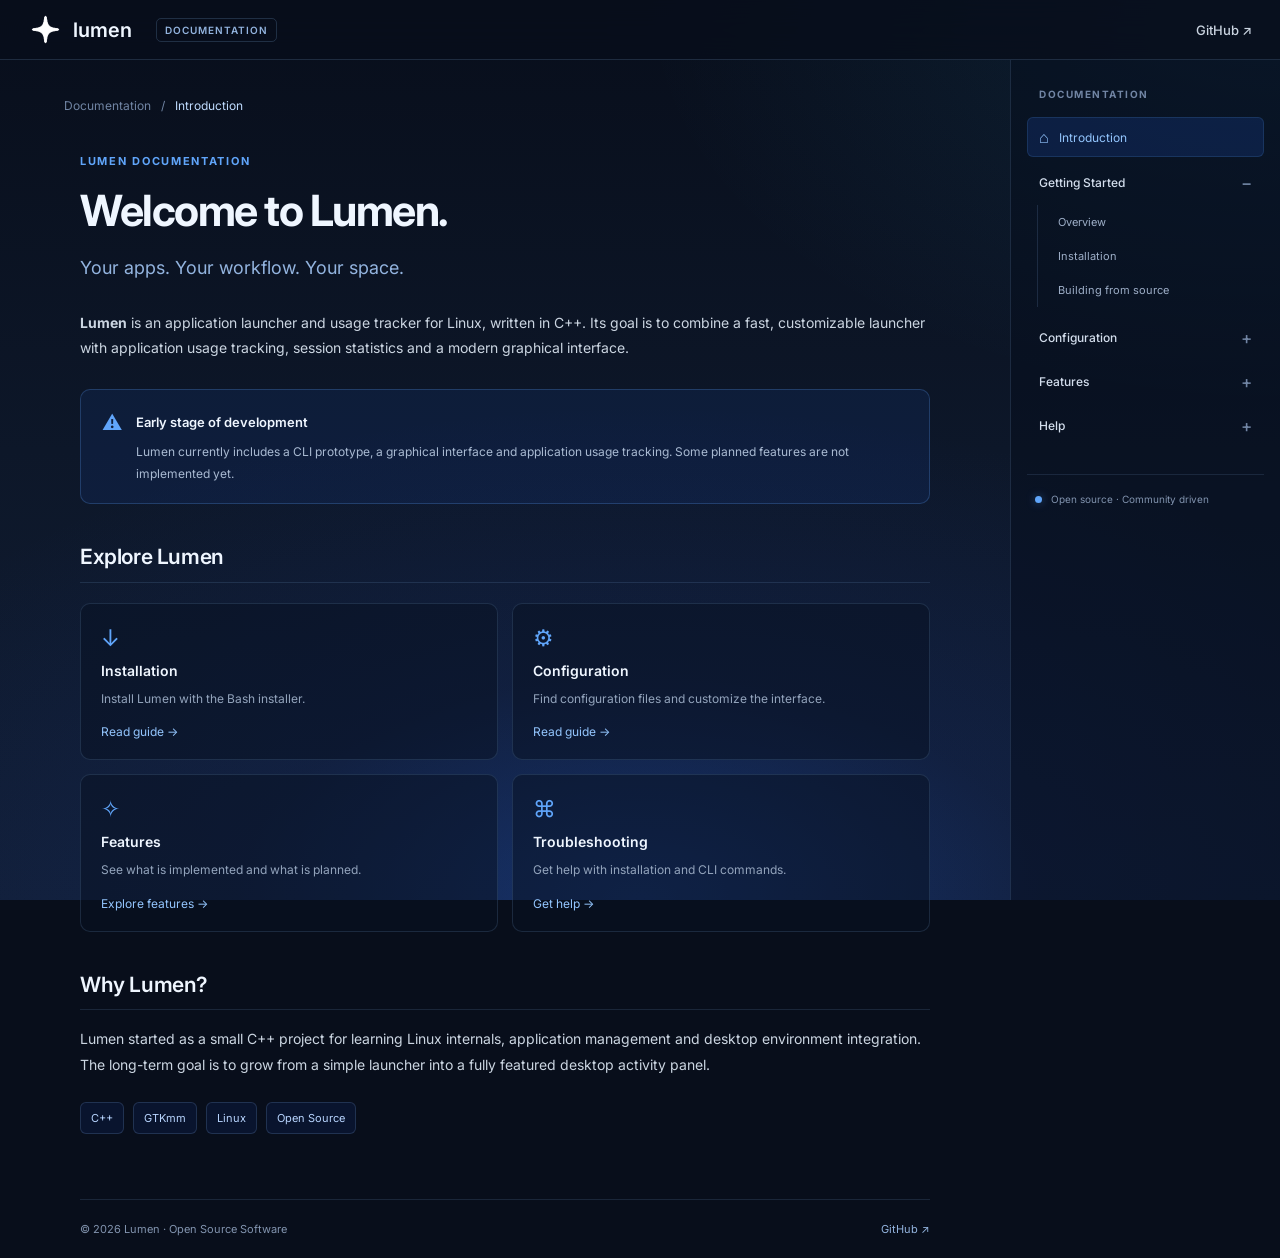
==== commit 16a8b131: "Удалить раздел с приложениями и соответствующий стиль из страницы Lumen Wiki" ====
--- a/lumenwiki.html
+++ b/lumenwiki.html
@@ -86,546 +86,6 @@
                 <p>Lumen started as a small C++ project for learning Linux internals, application management and desktop environment integration. The long-term goal is to grow from a simple launcher into a fully featured desktop activity panel.</p>
                 <div class="wiki-tags"><span>C++</span><span>GTKmm</span><span>Linux</span><span>Open Source</span></div>
             </article>
-
-
-<section class="lumen-demo">
-    <div class="lumen-sidebar">
-        <h2>Applications</h2>
-
-        <div class="lumen-search">
-            <svg viewBox="0 0 24 24" aria-hidden="true">
-                <circle cx="10.8" cy="10.8" r="6.8"></circle>
-                <path d="m16 16 5 5"></path>
-            </svg>
-            <input id="lumenSearch" type="text"
-                   placeholder="Search applications..."
-                   autocomplete="off">
-        </div>
-
-        <div class="lumen-app-list" id="lumenAppList"></div>
-    </div>
-
-    <main class="lumen-details" id="lumenDetails">
-        <div class="lumen-empty">Select an application</div>
-    </main>
-</section>
-
-<style>
-.lumen-demo,
-.lumen-demo * {
-    box-sizing: border-box;
-}
-
-.lumen-demo {
-    --text: #ededf0;
-    --muted: #a3a3ad;
-    --line: rgba(255,255,255,.16);
-
-    display: flex;
-    width: 80%;
-    height: 30%;
-    margin: 30px auto;
-    margin: 40px auto;
-    color: var(--text);
-    font-family: Inter, -apple-system, BlinkMacSystemFont,
-                 "Segoe UI", sans-serif;
-
-    background: rgba(21, 24, 36, 0.78);
-    border: 2px solid rgba(255,255,255,.78);
-    border-radius: 5px;
-    overflow: hidden;
-
-    backdrop-filter: blur(18px);
-    -webkit-backdrop-filter: blur(18px);
-
-    box-shadow: 0 12px 60px rgba(0,0,0,.35);
-}
-
-/* LEFT SIDEBAR */
-
-.lumen-sidebar {
-    flex: 0 0 32%;
-    min-width: 0;
-    padding: 22px 0 20px 18px;
-    border-right: 2px solid rgba(255,255,255,.07);
-}
-
-.lumen-sidebar h2 {
-    margin: 0 0 22px;
-    font-size: 26px;
-    font-weight: 650;
-    letter-spacing: -.6px;
-}
-
-.lumen-search {
-    display: flex;
-    align-items: center;
-    gap: 12px;
-    height: 56px;
-    margin-right: 0;
-    padding: 0 14px;
-
-    background: rgba(255,255,255,.035);
-    border: 2px solid rgba(255,255,255,.09);
-    border-radius: 32px;
-
-    transition: border-color .2s, background .2s;
-}
-
-.lumen-search:focus-within {
-    border-color: rgba(255,255,255,.35);
-    background: rgba(255,255,255,.065);
-}
-
-.lumen-search svg {
-    flex-shrink: 0;
-    width: 22px;
-    height: 22px;
-    fill: none;
-    stroke: #a7a7b0;
-    stroke-width: 3;
-    stroke-linecap: round;
-}
-
-.lumen-search input {
-    width: 100%;
-    min-width: 0;
-    padding: 0;
-    color: white;
-    font: inherit;
-    font-size: 16px;
-    background: transparent;
-    border: 0;
-    outline: none;
-}
-
-.lumen-search input::placeholder {
-    color: #c2c2c9;
-}
-
-/* APPLICATION LIST */
-
-.lumen-app-list {
-    display: flex;
-    flex-direction: column;
-    gap: 5px;
-    margin-top: 40px;
-    padding-right: 12px;
-}
-
-.lumen-app {
-    display: flex;
-    align-items: center;
-    gap: 17px;
-    min-height: 65px;
-    padding: 10px 12px;
-    color: #b7b7c0;
-    font: inherit;
-    font-size: 17px;
-    text-align: left;
-
-    background: transparent;
-    border: 1px solid transparent;
-    border-radius: 7px;
-    cursor: pointer;
-
-    transition: background .18s, color .18s,
-                border-color .18s;
-}
-
-.lumen-app:hover {
-    color: white;
-    background: rgba(255,255,255,.07);
-}
-
-.lumen-app.active {
-    color: white;
-    background: rgba(255,255,255,.09);
-    border-color: rgba(255,255,255,.09);
-}
-
-.lumen-app-icon {
-    display: grid;
-    place-items: center;
-    flex: 0 0 34px;
-    width: 34px;
-    height: 34px;
-}
-
-.lumen-app-icon img {
-    display: block;
-    width: 32px;
-    height: 32px;
-    object-fit: contain;
-}
-
-.lumen-app-icon .fallback-icon {
-    display: grid;
-    place-items: center;
-    width: 30px;
-    height: 30px;
-    color: var(--icon-color, white);
-    font-size: 23px;
-    font-weight: 700;
-}
-
-.lumen-app-name {
-    overflow: hidden;
-    text-overflow: ellipsis;
-    white-space: nowrap;
-}
-
-/* RIGHT DETAILS */
-
-.lumen-details {
-    flex: 1;
-    min-width: 0;
-    padding: 42px 40px;
-}
-
-.lumen-app-header {
-    display: flex;
-    align-items: flex-start;
-    gap: 30px;
-}
-
-.lumen-app-large-icon {
-    display: grid;
-    place-items: center;
-    flex: 0 0 96px;
-    width: 96px;
-    height: 96px;
-    background: rgba(255,255,255,.075);
-}
-
-.lumen-app-large-icon img {
-    width: 74px;
-    height: 74px;
-    object-fit: contain;
-}
-
-.lumen-app-large-icon .fallback-icon {
-    color: var(--icon-color, white);
-    font-size: 58px;
-    font-weight: 700;
-}
-
-.lumen-app-info {
-    min-width: 0;
-    padding-top: 4px;
-}
-
-.lumen-app-info h1 {
-    margin: 0 0 19px;
-    color: #f5f5f7;
-    font-size: clamp(27px, 3.2vw, 43px);
-    font-weight: 650;
-    letter-spacing: -.8px;
-    overflow-wrap: anywhere;
-}
-
-.lumen-app-info p {
-    margin: 0 0 16px;
-    color: var(--muted);
-    font-size: 19px;
-    line-height: 1.45;
-}
-
-.lumen-empty {
-    color: var(--muted);
-    font-size: 17px;
-}
-
-/* RESPONSIVE */
-
-@media (max-width: 650px) {
-    .lumen-demo {
-        min-height: 500px;
-        margin: 20px auto;
-    }
-
-    .lumen-sidebar {
-        flex-basis: 44%;
-        padding: 16px 0 14px 10px;
-    }
-
-    .lumen-sidebar h2 {
-        font-size: 21px;
-    }
-
-    .lumen-search {
-        height: 43px;
-        gap: 7px;
-        padding: 0 9px;
-    }
-
-    .lumen-search input {
-        font-size: 13px;
-    }
-
-    .lumen-app-list {
-        margin-top: 24px;
-        padding-right: 5px;
-    }
-
-    .lumen-app {
-        min-height: 52px;
-        gap: 8px;
-        padding: 7px 4px;
-        font-size: 13px;
-    }
-
-    .lumen-app-icon {
-        flex-basis: 27px;
-        width: 27px;
-        height: 27px;
-    }
-
-    .lumen-app-icon img {
-        width: 26px;
-        height: 26px;
-    }
-
-    .lumen-details {
-        padding: 25px 13px;
-    }
-
-    .lumen-app-header {
-        flex-direction: column;
-        gap: 18px;
-    }
-
-    .lumen-app-large-icon {
-        flex-basis: 60px;
-        width: 60px;
-        height: 60px;
-    }
-
-    .lumen-app-large-icon img {
-        width: 46px;
-        height: 46px;
-    }
-
-    .lumen-app-info h1 {
-        margin-bottom: 13px;
-        font-size: 24px;
-    }
-
-    .lumen-app-info p {
-        font-size: 14px;
-        overflow-wrap: anywhere;
-    }
-}
-</style>
-
-<script>
-(() => {
-    const apps = [
-        {
-            name: "CMake",
-            category: "Development",
-            icon: "https://cdn.simpleicons.org/cmake/ffffff",
-            time: "24 min",
-            color: "#80cbc4"
-        },
-        {
-            name: "Displays Settings",
-            category: "System",
-            icon: "https://cdn.simpleicons.org/monitors/00bcd4",
-            time: "12 min",
-            color: "#00bcd4"
-        },
-        {
-            name: "Dolphin",
-            category: "System",
-            icon: "https://cdn.simpleicons.org/kde/ffffff",
-            time: "36 min",
-            color: "#69baff"
-        },
-        {
-            name: "Easy Effects",
-            category: "Multimedia",
-            icon: "https://cdn.simpleicons.org/equal/ffffff",
-            time: "18 min",
-            color: "#bbbbbb"
-        },
-        {
-            name: "Files",
-            category: "System",
-            icon: "https://cdn.simpleicons.org/files/ffffff",
-            time: "16 min",
-            color: "#b0bec5"
-        },
-        {
-            name: "GitHub",
-            category: "Development",
-            icon: "https://cdn.simpleicons.org/github/ffffff",
-            time: "1 h 53 min",
-            color: "#ffffff"
-        },
-        {
-            name: "Firefox",
-            category: "Internet",
-            icon: "https://cdn.simpleicons.org/firefox/FF7139",
-            time: "2 h 18 min",
-            color: "#ff7139"
-        },
-        {
-            name: "Google Chrome",
-            category: "Internet",
-            icon: "https://cdn.simpleicons.org/googlechrome/ffffff",
-            time: "48 min",
-            color: "#4285f4"
-        },
-        {
-            name: "Visual Studio Code",
-            category: "Development",
-            icon: "https://cdn.simpleicons.org/visualstudiocode/007ACC",
-            time: "4 h 26 min",
-            color: "#007acc"
-        },
-        {
-            name: "Kitty",
-            category: "Terminal",
-            icon: "https://cdn.simpleicons.org/gnometerminal/ffffff",
-            time: "1 h 12 min",
-            color: "#b197fc"
-        },
-        {
-            name: "Discord",
-            category: "Communication",
-            icon: "https://cdn.simpleicons.org/discord/5865F2",
-            time: "58 min",
-            color: "#5865f2"
-        },
-        {
-            name: "Steam",
-            category: "Games",
-            icon: "https://cdn.simpleicons.org/steam/ffffff",
-            time: "42 min",
-            color: "#ffffff"
-        },
-        {
-            name: "Spotify",
-            category: "Multimedia",
-            icon: "https://cdn.simpleicons.org/spotify/1DB954",
-            time: "1 h 35 min",
-            color: "#1db954"
-        },
-        {
-            name: "Obsidian",
-            category: "Productivity",
-            icon: "https://cdn.simpleicons.org/obsidian/8B6CEF",
-            time: "31 min",
-            color: "#8b6cef"
-        }
-    ];
-
-    const list = document.getElementById("lumenAppList");
-    const details = document.getElementById("lumenDetails");
-    const search = document.getElementById("lumenSearch");
-
-    if (!list || !details || !search) return;
-
-    let selected = "GitHub";
-
-    function createIcon(app, large = false) {
-        const wrapper = document.createElement("span");
-        wrapper.className = large
-            ? "lumen-app-large-icon"
-            : "lumen-app-icon";
-
-        const img = document.createElement("img");
-        img.src = app.icon;
-        img.alt = "";
-        img.loading = "lazy";
-
-        const fallback = document.createElement("span");
-        fallback.className = "fallback-icon";
-        fallback.style.setProperty("--icon-color", app.color);
-        fallback.textContent = app.name.charAt(0);
-        fallback.hidden = true;
-
-        img.addEventListener("error", () => {
-            img.hidden = true;
-            fallback.hidden = false;
-        });
-
-        wrapper.append(img, fallback);
-        return wrapper;
-    }
-
-    function showDetails(app) {
-        details.replaceChildren();
-
-        const header = document.createElement("div");
-        header.className = "lumen-app-header";
-
-        const info = document.createElement("div");
-        info.className = "lumen-app-info";
-
-        const title = document.createElement("h1");
-        title.textContent = app.name;
-
-        const category = document.createElement("p");
-        category.textContent = "Category: " + app.category;
-
-        const usage = document.createElement("p");
-        usage.textContent = "Usage time: " + app.time;
-
-        info.append(title, category, usage);
-        header.append(createIcon(app, true), info);
-        details.append(header);
-    }
-
-    function render() {
-        const query = search.value.trim().toLowerCase();
-        list.replaceChildren();
-
-        const filtered = apps.filter(app =>
-            app.name.toLowerCase().includes(query) ||
-            app.category.toLowerCase().includes(query)
-        );
-
-        filtered.forEach(app => {
-            const button = document.createElement("button");
-            button.type = "button";
-            button.className = "lumen-app";
-
-            if (app.name === selected) {
-                button.classList.add("active");
-                button.setAttribute("aria-current", "true");
-            }
-
-            const name = document.createElement("span");
-            name.className = "lumen-app-name";
-            name.textContent = app.name;
-
-            button.append(createIcon(app), name);
-
-            button.addEventListener("click", () => {
-                selected = app.name;
-                render();
-                showDetails(app);
-            });
-
-            list.append(button);
-        });
-
-        if (filtered.length === 0) {
-            const empty = document.createElement("p");
-            empty.className = "lumen-empty";
-            empty.textContent = "No applications found.";
-            list.append(empty);
-        }
-    }
-
-    search.addEventListener("input", render);
-
-    render();
-    showDetails(apps.find(app => app.name === selected));
-})();
-</script>
 
 
             <footer class="wiki-footer">
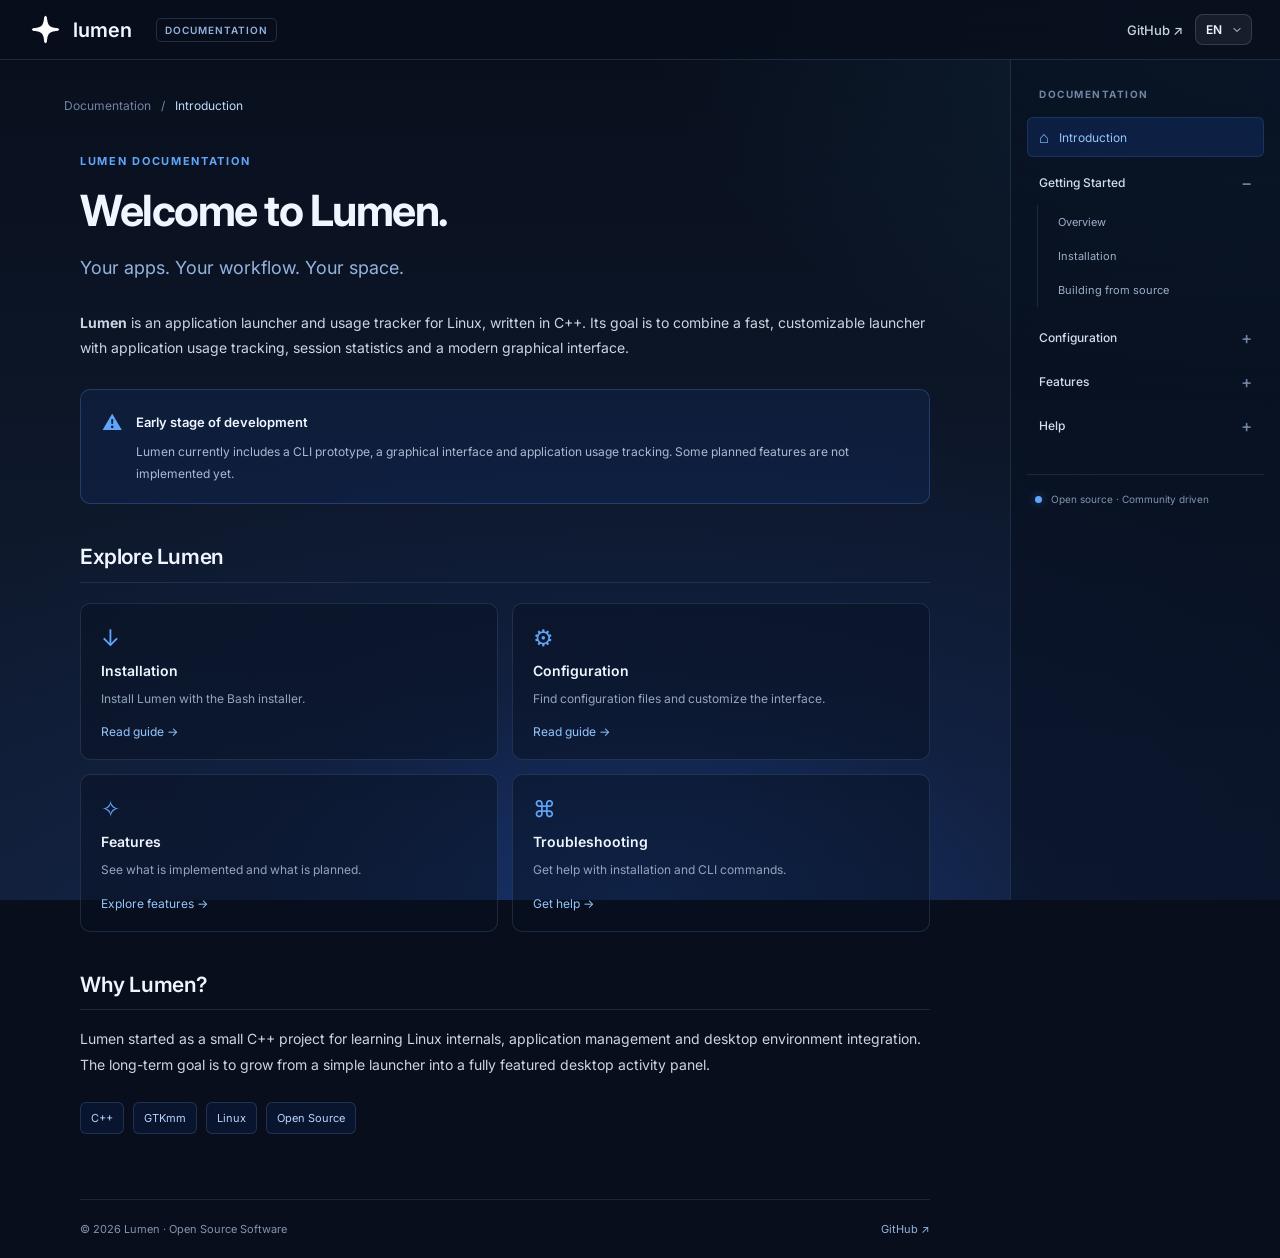
==== commit e1e226b6: "Add language switcher styles to enhance user interface - Introduced a new .language-switcher class w" ====
--- a/lumenwiki.html
+++ b/lumenwiki.html
@@ -30,6 +30,14 @@
            rel="noopener noreferrer">
             GitHub ↗
         </a>
+
+        <div class="wiki-header-actions">
+         <select id="language-switcher" class="language-switcher"
+            aria-label="Select language">
+             <option value="en">EN</option>
+            <option value="ru">RU</option>
+            </select>
+        </div>
     </header>
 
     <div class="wiki-layout">
@@ -176,359 +184,716 @@
 
     </div>
 
-    <script>
-        const pages = {
-            introduction: {
-                title: "Introduction",
-                html: `
-                    <span class="wiki-eyebrow">LUMEN DOCUMENTATION</span>
-                    <h1>Welcome to Lumen.</h1>
-                    <p class="wiki-lead">Your apps. Your workflow. Your space.</p>
-                    <p><strong>Lumen</strong> is an application launcher and usage tracker for Linux, written in C++. Its goal is to combine a fast, customizable launcher with application usage tracking, session statistics and a modern graphical interface.</p>
-                    <div class="wiki-callout">
-                        <span class="callout-icon">⚠</span>
-                        <div>
-                            <strong>Early stage of development</strong>
-                            <p>Lumen currently includes a CLI prototype, a graphical interface and application usage tracking. Some planned features are not implemented yet.</p>
-                        </div>
-                    </div>
-                    <h2>Explore Lumen</h2>
-                    <div class="wiki-cards">
-                        <button class="wiki-card" data-page="installation">
-                            <span class="wiki-card-icon">↓</span>
-                            <strong>Installation</strong>
-                            <span>Install Lumen with the Bash installer.</span>
-                            <span class="wiki-card-link">Read guide →</span>
-                        </button>
-                        <button class="wiki-card" data-page="configuration">
-                            <span class="wiki-card-icon">⚙</span>
-                            <strong>Configuration</strong>
-                            <span>Find configuration files and customize the interface.</span>
-                            <span class="wiki-card-link">Read guide →</span>
-                        </button>
-                        <button class="wiki-card" data-page="features">
-                            <span class="wiki-card-icon">✧</span>
-                            <strong>Features</strong>
-                            <span>See what is implemented and what is planned.</span>
-                            <span class="wiki-card-link">Explore features →</span>
-                        </button>
-                        <button class="wiki-card" data-page="troubleshooting">
-                            <span class="wiki-card-icon">⌘</span>
-                            <strong>Troubleshooting</strong>
-                            <span>Get help with installation and CLI commands.</span>
-                            <span class="wiki-card-link">Get help →</span>
-                        </button>
-                    </div>
-                    <h2>Why Lumen?</h2>
-                    <p>Lumen started as a small C++ project for learning Linux internals, application management and desktop environment integration. The long-term goal is to grow from a simple launcher into a fully featured desktop activity panel.</p>
-                    <div class="wiki-tags"><span>C++</span><span>GTKmm</span><span>Linux</span><span>Open Source</span></div>
-                `
-            },
-
-            overview: {
-                title: "Overview",
-                html: `
-                    <span class="wiki-eyebrow">GETTING STARTED</span>
-                    <h1>Overview</h1>
-                    <p class="wiki-lead">A launcher that can grow into a desktop activity panel.</p>
-                    <p>Lumen is a Linux application launcher and usage tracker written in C++. It discovers desktop applications, displays their names and icons, supports searching, and can launch applications.</p>
-                    <h2>Implemented</h2>
-                    <ul>
-                        <li>Discovering Linux <code>.desktop</code> files.</li>
-                        <li>Reading application names, executable commands (<code>Exec=</code>) and icons (<code>Icon=</code>).</li>
-                        <li>Keeping discovered applications in memory and displaying them.</li>
-                        <li>Searching applications by name and organizing them into categories.</li>
-                        <li>Graphical interface with application icons.</li>
-                        <li>Application usage time tracking.</li>
-                        <li>CLI commands for listing, searching and opening applications.</li>
-                    </ul>
-                    <h2>Technology and learning goals</h2>
-                    <p>The project is written in C++ and uses GTKmm for its graphical interface. It is also a practical way to learn Linux filesystem APIs, process management, the <code>.desktop</code> specification, inter-process communication (IPC) and databases.</p>
-                `
-            },
-
-            installation: {
-                title: "Installation",
-                html: `
-                    <span class="wiki-eyebrow">GETTING STARTED</span>
-                    <h1>Installation</h1>
-                    <p class="wiki-lead">Build and install Lumen using the Bash installer.</p>
-                    <p>On Arch Linux, run these commands from the root directory of the cloned repository.</p>
-                    <h2>1. Clone the repository</h2>
-                    <pre><code>git clone https://github.com/anq3l1/lumen.git
+<script>
+const pages = {
+    introduction: {
+        title: "Introduction",
+        ruTitle: "Введение",
+        html: `
+            <span class="wiki-eyebrow">LUMEN DOCUMENTATION</span>
+            <h1>Welcome to Lumen.</h1>
+            <p class="wiki-lead">Your apps. Your workflow. Your space.</p>
+            <p><strong>Lumen</strong> is an application launcher and usage tracker for Linux, written in C++. Its goal is to combine a fast, customizable launcher with application usage tracking, session statistics and a modern graphical interface.</p>
+            <div class="wiki-callout"><span class="callout-icon">⚠</span><div>
+                <strong>Early stage of development</strong>
+                <p>Lumen currently includes a CLI prototype, a graphical interface and application usage tracking. Some planned features are not implemented yet.</p>
+            </div></div>
+            <h2>Explore Lumen</h2>
+            <div class="wiki-cards">
+                <button class="wiki-card" data-page="installation"><span class="wiki-card-icon">↓</span><strong>Installation</strong><span>Install Lumen with the Bash installer.</span><span class="wiki-card-link">Read guide →</span></button>
+                <button class="wiki-card" data-page="configuration"><span class="wiki-card-icon">⚙</span><strong>Configuration</strong><span>Find configuration files and customize the interface.</span><span class="wiki-card-link">Read guide →</span></button>
+                <button class="wiki-card" data-page="features"><span class="wiki-card-icon">✧</span><strong>Features</strong><span>See what is implemented and what is planned.</span><span class="wiki-card-link">Explore features →</span></button>
+                <button class="wiki-card" data-page="troubleshooting"><span class="wiki-card-icon">⌘</span><strong>Troubleshooting</strong><span>Get help with installation and CLI commands.</span><span class="wiki-card-link">Get help →</span></button>
+            </div>
+            <h2>Why Lumen?</h2>
+            <p>Lumen started as a small C++ project for learning Linux internals, application management and desktop environment integration. The long-term goal is to grow from a simple launcher into a fully featured desktop activity panel.</p>
+            <div class="wiki-tags"><span>C++</span><span>GTKmm</span><span>Linux</span><span>Open Source</span></div>
+        `,
+        ru: `
+            <span class="wiki-eyebrow">ДОКУМЕНТАЦИЯ LUMEN</span>
+            <h1>Добро пожаловать в Lumen.</h1>
+            <p class="wiki-lead">Твои приложения. Твой процесс. Твоё пространство.</p>
+            <p><strong>Lumen</strong> — лаунчер приложений и трекер времени их использования для Linux, написанный на C++. Его цель — объединить быстрый настраиваемый лаунчер, отслеживание использования приложений, статистику сеансов и современный графический интерфейс.</p>
+            <div class="wiki-callout"><span class="callout-icon">⚠</span><div>
+                <strong>Ранняя стадия разработки</strong>
+                <p>Сейчас Lumen включает прототип CLI, графический интерфейс и отслеживание времени использования приложений. Некоторые запланированные функции ещё не реализованы.</p>
+            </div></div>
+            <h2>Изучить Lumen</h2>
+            <div class="wiki-cards">
+                <button class="wiki-card" data-page="installation"><span class="wiki-card-icon">↓</span><strong>Установка</strong><span>Установи Lumen с помощью Bash-скрипта.</span><span class="wiki-card-link">Читать руководство →</span></button>
+                <button class="wiki-card" data-page="configuration"><span class="wiki-card-icon">⚙</span><strong>Настройки</strong><span>Найди конфигурационные файлы и настрой интерфейс.</span><span class="wiki-card-link">Читать руководство →</span></button>
+                <button class="wiki-card" data-page="features"><span class="wiki-card-icon">✧</span><strong>Возможности</strong><span>Посмотри, что уже реализовано и что планируется.</span><span class="wiki-card-link">Все возможности →</span></button>
+                <button class="wiki-card" data-page="troubleshooting"><span class="wiki-card-icon">⌘</span><strong>Решение проблем</strong><span>Помощь с установкой и командами CLI.</span><span class="wiki-card-link">Получить помощь →</span></button>
+            </div>
+            <h2>Почему Lumen?</h2>
+            <p>Lumen начинался как небольшой проект на C++ для изучения внутреннего устройства Linux, управления приложениями и интеграции с рабочим столом. В будущем проект должен вырасти из простого лаунчера в полноценную панель активности рабочего стола.</p>
+            <div class="wiki-tags"><span>C++</span><span>GTKmm</span><span>Linux</span><span>Открытый код</span></div>
+        `
+    },
+
+    overview: {
+        title: "Overview",
+        ruTitle: "Обзор",
+        html: `
+            <span class="wiki-eyebrow">GETTING STARTED</span>
+            <h1>Overview</h1>
+            <p class="wiki-lead">A launcher that can grow into a desktop activity panel.</p>
+            <p>Lumen is a Linux application launcher and usage tracker written in C++. It discovers desktop applications, displays their names and icons, supports searching, and can launch applications.</p>
+            <h2>Implemented</h2>
+            <ul>
+                <li>Discovering Linux <code>.desktop</code> files.</li>
+                <li>Reading application names, executable commands (<code>Exec=</code>) and icons (<code>Icon=</code>).</li>
+                <li>Keeping discovered applications in memory and displaying them.</li>
+                <li>Searching applications by name and organizing them into categories.</li>
+                <li>Graphical interface with application icons.</li>
+                <li>Application usage time tracking.</li>
+                <li>CLI commands for listing, searching and opening applications.</li>
+            </ul>
+            <h2>Technology and learning goals</h2>
+            <p>The project is written in C++ and uses GTKmm for its graphical interface. It is also a practical way to learn Linux filesystem APIs, process management, the <code>.desktop</code> specification, inter-process communication (IPC) and databases.</p>
+        `,
+        ru: `
+            <span class="wiki-eyebrow">НАЧАЛО РАБОТЫ</span>
+            <h1>Обзор</h1>
+            <p class="wiki-lead">Лаунчер, который может стать полноценной панелью активности рабочего стола.</p>
+            <p>Lumen — лаунчер приложений и трекер времени их использования для Linux, написанный на C++. Он находит приложения, отображает их названия и иконки, позволяет искать и запускать программы.</p>
+            <h2>Уже реализовано</h2>
+            <ul>
+                <li>Поиск Linux-файлов <code>.desktop</code>.</li>
+                <li>Чтение названий приложений, команд запуска (<code>Exec=</code>) и иконок (<code>Icon=</code>).</li>
+                <li>Хранение найденных приложений в памяти и их отображение.</li>
+                <li>Поиск приложений по названию и распределение по категориям.</li>
+                <li>Графический интерфейс с иконками приложений.</li>
+                <li>Отслеживание времени использования приложений.</li>
+                <li>Команды CLI для просмотра, поиска и запуска приложений.</li>
+            </ul>
+            <h2>Технологии и цели обучения</h2>
+            <p>Проект написан на C++ и использует GTKmm для графического интерфейса. Он также позволяет изучать файловые API Linux, управление процессами, спецификацию <code>.desktop</code>, межпроцессное взаимодействие (IPC) и базы данных.</p>
+        `
+    },
+
+    installation: {
+        title: "Installation",
+        ruTitle: "Установка",
+        html: `
+            <span class="wiki-eyebrow">GETTING STARTED</span>
+            <h1>Installation</h1>
+            <p class="wiki-lead">Build and install Lumen using the Bash installer.</p>
+            <p>On Arch Linux, run these commands from the root directory of the cloned repository.</p>
+            <h2>1. Clone the repository</h2>
+            <pre><code>git clone https://github.com/anq3l1/lumen.git
 cd lumen</code></pre>
-                    <h2>2. Run the installer</h2>
-                    <pre><code>chmod +x install.sh
+            <h2>2. Run the installer</h2>
+            <pre><code>chmod +x install.sh
 ./install.sh</code></pre>
-                    <p>The installer installs dependencies, builds the project and installs the executable to <code>~/.local/bin/lumen</code>.</p>
-                    <div class="wiki-callout">
-                        <span class="callout-icon">i</span>
-                        <div><strong>Before running Lumen</strong><p>Make sure <code>~/.local/bin</code> is available in your <code>PATH</code> so you can run <code>lumen</code> from a terminal.</p></div>
-                    </div>
-                    <h2>Launch the graphical interface</h2>
-                    <pre><code>lumen</code></pre>
-                    <a class="wiki-action" href="https://github.com/anq3l1/lumen" target="_blank" rel="noopener noreferrer">View repository ↗</a>
-                `
-            },
-
-            building: {
-                title: "Building from source",
-                html: `
-                    <span class="wiki-eyebrow">GETTING STARTED</span>
-                    <h1>Building from source</h1>
-                    <p class="wiki-lead">Use the project's installation script to build the current version.</p>
-                    <p>Lumen is in an early stage of development. The supported installation workflow described in the README uses the Bash script in the repository.</p>
-                    <h2>Commands</h2>
-                    <pre><code>git clone https://github.com/anq3l1/lumen.git
+            <p>The installer installs dependencies, builds the project and installs the executable to <code>~/.local/bin/lumen</code>.</p>
+            <div class="wiki-callout"><span class="callout-icon">i</span><div><strong>Before running Lumen</strong><p>Make sure <code>~/.local/bin</code> is available in your <code>PATH</code> so you can run <code>lumen</code> from a terminal.</p></div></div>
+            <h2>Launch the graphical interface</h2>
+            <pre><code>lumen</code></pre>
+            <a class="wiki-action" href="https://github.com/anq3l1/lumen" target="_blank" rel="noopener noreferrer">View repository ↗</a>
+        `,
+        ru: `
+            <span class="wiki-eyebrow">НАЧАЛО РАБОТЫ</span>
+            <h1>Установка</h1>
+            <p class="wiki-lead">Собери и установи Lumen с помощью Bash-установщика.</p>
+            <p>В Arch Linux выполни эти команды из корневой директории клонированного репозитория.</p>
+            <h2>1. Клонирование репозитория</h2>
+            <pre><code>git clone https://github.com/anq3l1/lumen.git
+cd lumen</code></pre>
+            <h2>2. Запуск установщика</h2>
+            <pre><code>chmod +x install.sh
+./install.sh</code></pre>
+            <p>Установщик устанавливает зависимости, собирает проект и помещает исполняемый файл в <code>~/.local/bin/lumen</code>.</p>
+            <div class="wiki-callout"><span class="callout-icon">i</span><div><strong>Перед запуском Lumen</strong><p>Убедись, что <code>~/.local/bin</code> находится в переменной <code>PATH</code>. Тогда можно будет запускать <code>lumen</code> из терминала.</p></div></div>
+            <h2>Запуск графического интерфейса</h2>
+            <pre><code>lumen</code></pre>
+            <a class="wiki-action" href="https://github.com/anq3l1/lumen" target="_blank" rel="noopener noreferrer">Открыть репозиторий ↗</a>
+        `
+    },
+
+    building: {
+        title: "Building from source",
+        ruTitle: "Сборка из исходного кода",
+        html: `
+            <span class="wiki-eyebrow">GETTING STARTED</span>
+            <h1>Building from source</h1>
+            <p class="wiki-lead">Use the project's installation script to build the current version.</p>
+            <p>Lumen is in an early stage of development. The supported installation workflow described in the README uses the Bash script in the repository.</p>
+            <h2>Commands</h2>
+            <pre><code>git clone https://github.com/anq3l1/lumen.git
 cd lumen
 chmod +x install.sh
 ./install.sh</code></pre>
-                    <p>The installer handles dependency installation, building and installation of the executable to <code>~/.local/bin/lumen</code>.</p>
-                    <p>For the latest requirements and build changes, check the repository README and build files.</p>
-                    <a class="wiki-action" href="https://github.com/anq3l1/lumen" target="_blank" rel="noopener noreferrer">View source on GitHub ↗</a>
-                `
-            },
-
-            configuration: {
-                title: "General settings",
-                html: `
-                    <span class="wiki-eyebrow">CONFIGURATION</span>
-                    <h1>Configuration</h1>
-                    <p class="wiki-lead">Find Lumen's local data and customization files.</p>
-                    <h2>Important paths</h2>
-                    <ul>
-                        <li><code>~/.local/bin/lumen</code> — installed executable.</li>
-                        <li><code>~/.local/share/lumen/proc.json</code> — process manager data.</li>
-                        <li><code>~/.local/share/lumen/stat.json</code> — usage tracker data.</li>
-                        <li><code>~/.config/lumen/style.css</code> — user stylesheet for customizing the interface.</li>
-                        <li><code>~/.config/hypr/lua/lumen.lua</code> — Lumen's Hyprland Lua integration file.</li>
-                    </ul>
-                    <div class="wiki-callout">
-                        <span class="callout-icon">i</span>
-                        <div><strong>Keep configuration files separate</strong><p>Lumen's <code>style.css</code> is for visual customization. The Lua file is used for Hyprland integration.</p></div>
-                    </div>
-                `
-            },
-
-            styling: {
-                title: "Custom styling",
-                html: `
-                    <span class="wiki-eyebrow">CONFIGURATION</span>
-                    <h1>Custom styling</h1>
-                    <p class="wiki-lead">Customize Lumen's appearance with CSS.</p>
-                    <p>The user stylesheet is located at:</p>
-                    <pre><code>~/.config/lumen/style.css</code></pre>
-                    <p>Edit this file to customize supported GTK widgets, including their colors, backgrounds, borders and spacing.</p>
-                    <h2>Example</h2>
-                    <pre><code>/* Example GTK CSS */
+            <p>The installer handles dependency installation, building and installation of the executable to <code>~/.local/bin/lumen</code>.</p>
+            <p>For the latest requirements and build changes, check the repository README and build files.</p>
+            <a class="wiki-action" href="https://github.com/anq3l1/lumen" target="_blank" rel="noopener noreferrer">View source on GitHub ↗</a>
+        `,
+        ru: `
+            <span class="wiki-eyebrow">НАЧАЛО РАБОТЫ</span>
+            <h1>Сборка из исходного кода</h1>
+            <p class="wiki-lead">Используй установочный скрипт проекта для сборки текущей версии.</p>
+            <p>Lumen находится на ранней стадии разработки. Поддерживаемый способ установки описан в README и использует Bash-скрипт из репозитория.</p>
+            <h2>Команды</h2>
+            <pre><code>git clone https://github.com/anq3l1/lumen.git
+cd lumen
+chmod +x install.sh
+./install.sh</code></pre>
+            <p>Установщик устанавливает зависимости, собирает проект и помещает исполняемый файл в <code>~/.local/bin/lumen</code>.</p>
+            <p>Актуальные требования и изменения процесса сборки смотри в README и файлах сборки репозитория.</p>
+            <a class="wiki-action" href="https://github.com/anq3l1/lumen" target="_blank" rel="noopener noreferrer">Исходный код на GitHub ↗</a>
+        `
+    },
+
+    configuration: {
+        title: "General settings",
+        ruTitle: "Общие настройки",
+        html: `
+            <span class="wiki-eyebrow">CONFIGURATION</span>
+            <h1>Configuration</h1>
+            <p class="wiki-lead">Find Lumen's local data and customization files.</p>
+            <h2>Important paths</h2>
+            <ul>
+                <li><code>~/.local/bin/lumen</code> — installed executable.</li>
+                <li><code>~/.local/share/lumen/proc.json</code> — process manager data.</li>
+                <li><code>~/.local/share/lumen/stat.json</code> — usage tracker data.</li>
+                <li><code>~/.config/lumen/style.css</code> — user stylesheet for customizing the interface.</li>
+                <li><code>~/.config/hypr/lua/lumen.lua</code> — Lumen's Hyprland Lua integration file.</li>
+            </ul>
+            <div class="wiki-callout"><span class="callout-icon">i</span><div><strong>Keep configuration files separate</strong><p>Lumen's <code>style.css</code> is for visual customization. The Lua file is used for Hyprland integration.</p></div></div>
+        `,
+        ru: `
+            <span class="wiki-eyebrow">НАСТРОЙКИ</span>
+            <h1>Конфигурация</h1>
+            <p class="wiki-lead">Расположение локальных данных и файлов настройки Lumen.</p>
+            <h2>Важные пути</h2>
+            <ul>
+                <li><code>~/.local/bin/lumen</code> — установленный исполняемый файл.</li>
+                <li><code>~/.local/share/lumen/proc.json</code> — данные менеджера процессов.</li>
+                <li><code>~/.local/share/lumen/stat.json</code> — данные отслеживания использования.</li>
+                <li><code>~/.config/lumen/style.css</code> — пользовательская таблица стилей интерфейса.</li>
+                <li><code>~/.config/hypr/lua/lumen.lua</code> — файл интеграции Lumen с Hyprland через Lua.</li>
+            </ul>
+            <div class="wiki-callout"><span class="callout-icon">i</span><div><strong>Не смешивай конфигурационные файлы</strong><p>Файл <code>style.css</code> отвечает за оформление, а Lua-файл используется для интеграции с Hyprland.</p></div></div>
+        `
+    },
+
+    styling: {
+        title: "Custom styling",
+        ruTitle: "Настройка оформления",
+        html: `
+            <span class="wiki-eyebrow">CONFIGURATION</span>
+            <h1>Custom styling</h1>
+            <p class="wiki-lead">Customize Lumen's appearance with CSS.</p>
+            <p>The user stylesheet is located at:</p>
+            <pre><code>~/.config/lumen/style.css</code></pre>
+            <p>Edit this file to customize supported GTK widgets, including their colors, backgrounds, borders and spacing.</p>
+            <h2>Example</h2>
+            <pre><code>/* Example GTK CSS */
 window {
     background-color: #0d1729;
     color: #eff6ff;
 }</code></pre>
-                    <p>This is a generic example. The final appearance depends on the widget names and styles used by the installed Lumen version.</p>
-                `
-            },
-
-            desktop: {
-                title: "Desktop integration",
-                html: `
-                    <span class="wiki-eyebrow">CONFIGURATION</span>
-                    <h1>Desktop integration</h1>
-                    <p class="wiki-lead">Connect Lumen to Hyprland.</p>
-                    <h2>Hyprland Lua configuration</h2>
-                    <p>The installer places the integration file at:</p>
-                    <pre><code>~/.config/hypr/lua/lumen.lua</code></pre>
-                    <p>If <code>~/.config/hypr/hyprland.lua</code> exists, the installer adds a command to load this file. If you use a different Lua entry point, add the following line after initializing <code>hl</code>:</p>
-                    <pre><code>dofile(os.getenv("HOME") .. "/.config/hypr/lua/lumen.lua")</code></pre>
-                    <h2>Process manager</h2>
-                    <p>The process manager starts on the <code>hyprland.start</code> event using the <code>lumen --processmanager</code> command.</p>
-                    <p>Hyprland integration and Lumen's CSS styling use separate files: <code>lumen.lua</code> configures the integration, while <code>~/.config/lumen/style.css</code> customizes the interface.</p>
-                `
-            },
-
-            features: {
-                title: "Features",
-                html: `
-                    <span class="wiki-eyebrow">FEATURES</span>
-                    <h1>Features</h1>
-                    <p class="wiki-lead">Implemented today, with more planned for the future.</p>
-                    <h2>Implemented</h2>
-                    <ul>
-                        <li>Discover Linux <code>.desktop</code> files.</li>
-                        <li>Read application names, executable commands and icons.</li>
-                        <li>Store and display discovered applications.</li>
-                        <li>Search applications by name.</li>
-                        <li>Application categories and graphical interface.</li>
-                        <li>Launch applications.</li>
-                        <li>Track application usage time.</li>
-                    </ul>
-                    <h2>Planned</h2>
-                    <ul>
-                        <li>Keyboard navigation.</li>
-                        <li>Session tracking and a current-session timer.</li>
-                        <li>SQLite database.</li>
-                        <li>Daily, weekly and monthly statistics.</li>
-                        <li>Usage charts.</li>
-                        <li>Hyprland integration improvements and a customizable panel.</li>
-                        <li>Themes, customization and a configuration file.</li>
-                        <li>Background/wallpaper support, clock and system widgets.</li>
-                    </ul>
-                    <div class="wiki-callout"><span class="callout-icon">⚠</span><div><strong>Development status</strong><p>Items in the planned list are goals, not promises that those features are available in the current release.</p></div></div>
-                `
-            },
-
-            launcher: {
-                title: "Application launcher",
-                html: `
-                    <span class="wiki-eyebrow">FEATURES</span>
-                    <h1>Application launcher</h1>
-                    <p class="wiki-lead">Discover, search for and launch desktop applications.</p>
-                    <p>Lumen reads Linux <code>.desktop</code> entries to retrieve application names, executable commands (<code>Exec=</code>) and icons (<code>Icon=</code>).</p>
-                    <h2>Available ways to use the launcher</h2>
-                    <ul>
-                        <li>Open the graphical interface with <code>lumen</code>.</li>
-                        <li>List discovered applications with <code>lumen --list</code>.</li>
-                        <li>Search for an application with <code>lumen --search firefox</code>.</li>
-                        <li>Launch an application by name with <code>lumen --open kitty</code>.</li>
-                    </ul>
-                    <p>The application list contains one entry per displayed application name. Applications with identical names from user and system <code>.desktop</code> files are not duplicated.</p>
-                `
-            },
-
-            usage: {
-                title: "Usage tracking",
-                html: `
-                    <span class="wiki-eyebrow">FEATURES</span>
-                    <h1>Usage tracking</h1>
-                    <p class="wiki-lead">Track how long applications are used.</p>
-                    <p>Application usage time tracking is implemented in Lumen. Tracker data is stored locally in:</p>
-                    <pre><code>~/.local/share/lumen/proc.json
+            <p>This is a generic example. The final appearance depends on the widget names and styles used by the installed Lumen version.</p>
+        `,
+        ru: `
+            <span class="wiki-eyebrow">НАСТРОЙКИ</span>
+            <h1>Настройка оформления</h1>
+            <p class="wiki-lead">Настрой внешний вид Lumen с помощью CSS.</p>
+            <p>Пользовательская таблица стилей находится здесь:</p>
+            <pre><code>~/.config/lumen/style.css</code></pre>
+            <p>Редактируй этот файл, чтобы менять цвета, фон, границы и отступы поддерживаемых виджетов GTK.</p>
+            <h2>Пример</h2>
+            <pre><code>/* Пример GTK CSS */
+window {
+    background-color: #0d1729;
+    color: #eff6ff;
+}</code></pre>
+            <p>Это общий пример. Итоговый вид зависит от названий виджетов и стилей, используемых установленной версией Lumen.</p>
+        `
+    },
+
+    desktop: {
+        title: "Desktop integration",
+        ruTitle: "Интеграция с рабочим столом",
+        html: `
+            <span class="wiki-eyebrow">CONFIGURATION</span>
+            <h1>Desktop integration</h1>
+            <p class="wiki-lead">Connect Lumen to Hyprland.</p>
+            <h2>Hyprland Lua configuration</h2>
+            <p>The installer places the integration file at:</p>
+            <pre><code>~/.config/hypr/lua/lumen.lua</code></pre>
+            <p>If <code>~/.config/hypr/hyprland.lua</code> exists, the installer adds a command to load this file. If you use a different Lua entry point, add the following line after initializing <code>hl</code>:</p>
+            <pre><code>dofile(os.getenv("HOME") .. "/.config/hypr/lua/lumen.lua")</code></pre>
+            <h2>Process manager</h2>
+            <p>The process manager starts on the <code>hyprland.start</code> event using the <code>lumen --processmanager</code> command.</p>
+            <p>Hyprland integration and Lumen's CSS styling use separate files: <code>lumen.lua</code> configures the integration, while <code>~/.config/lumen/style.css</code> customizes the interface.</p>
+        `,
+        ru: `
+            <span class="wiki-eyebrow">НАСТРОЙКИ</span>
+            <h1>Интеграция с рабочим столом</h1>
+            <p class="wiki-lead">Подключи Lumen к Hyprland.</p>
+            <h2>Конфигурация Hyprland на Lua</h2>
+            <p>Установщик размещает файл интеграции здесь:</p>
+            <pre><code>~/.config/hypr/lua/lumen.lua</code></pre>
+            <p>Если существует файл <code>~/.config/hypr/hyprland.lua</code>, установщик добавляет команду для загрузки интеграции. Если ты используешь другую точку входа Lua, добавь следующую строку после инициализации <code>hl</code>:</p>
+            <pre><code>dofile(os.getenv("HOME") .. "/.config/hypr/lua/lumen.lua")</code></pre>
+            <h2>Менеджер процессов</h2>
+            <p>Менеджер процессов запускается при событии <code>hyprland.start</code> с помощью команды <code>lumen --processmanager</code>.</p>
+            <p>Интеграция с Hyprland и CSS-оформление Lumen используют разные файлы: <code>lumen.lua</code> отвечает за интеграцию, а <code>~/.config/lumen/style.css</code> — за внешний вид интерфейса.</p>
+        `
+    },
+
+    features: {
+        title: "Features",
+        ruTitle: "Возможности",
+        html: `
+            <span class="wiki-eyebrow">FEATURES</span>
+            <h1>Features</h1>
+            <p class="wiki-lead">Implemented today, with more planned for the future.</p>
+            <h2>Implemented</h2>
+            <ul>
+                <li>Discover Linux <code>.desktop</code> files.</li>
+                <li>Read application names, executable commands and icons.</li>
+                <li>Store and display discovered applications.</li>
+                <li>Search applications by name.</li>
+                <li>Application categories and graphical interface.</li>
+                <li>Launch applications.</li>
+                <li>Track application usage time.</li>
+            </ul>
+            <h2>Planned</h2>
+            <ul>
+                <li>Added music player on start window.</li>
+                <li>Keyboard navigation.</li>
+                <li>Session tracking and a current-session timer.</li>
+                <li>SQLite database.</li>
+                <li>Daily, weekly statistics.</li>
+                <li>Usage charts.</li>
+                <li>Hyprland integration improvements and a customizable panel.</li>
+                <li>Counter laucnh applications.</li>
+                <li>Themes, more customization for style css and a configuration file.</li>
+                <li>Background/wallpaper support, clock and system widgets.</li>
+            </ul>
+            <div class="wiki-callout"><span class="callout-icon">⚠</span><div><strong>Development status</strong><p>Items in the planned list are goals, not promises that those features are available in the current release.</p></div></div>
+        `,
+        ru: `
+            <span class="wiki-eyebrow">ВОЗМОЖНОСТИ</span>
+            <h1>Возможности</h1>
+            <p class="wiki-lead">Что уже реализовано и что планируется добавить в будущем.</p>
+            <h2>Реализовано</h2>
+            <ul>
+                <li>Поиск Linux-файлов <code>.desktop</code>.</li>
+                <li>Чтение названий приложений, команд запуска и иконок.</li>
+                <li>Сохранение и отображение найденных приложений.</li>
+                <li>Поиск приложений по названию.</li>
+                <li>Категории приложений и графический интерфейс.</li>
+                <li>Запуск приложений.</li>
+                <li>Отслеживание времени использования приложений.</li>
+            </ul>
+            <h2>Планируется</h2>
+            <ul>
+                <li>Музыкальный плеер в стартовом окне.</li>
+                <li>Управление с клавиатуры.</li>
+                <li>Отслеживание сеансов и таймер текущего сеанса.</li>
+                <li>База данных SQLite.</li>
+                <li>Ежедневная и еженедельная статистика.</li>
+                <li>Графики использования.</li>
+                <li>Улучшение интеграции с Hyprland и настраиваемая панель.</li>
+                <li>Счётчик запусков приложений.</li>
+                <li>Темы оформления, расширенная настройка CSS и конфигурационный файл.</li>
+                <li>Поддержка фоновых изображений, обои, часы и системные виджеты.</li>
+            </ul>
+            <div class="wiki-callout"><span class="callout-icon">⚠</span><div><strong>Статус разработки</strong><p>Запланированные функции — это цели развития, а не обещание, что они уже доступны в текущей версии.</p></div></div>
+        `
+    },
+
+    launcher: {
+        title: "Application launcher",
+        ruTitle: "Лаунчер приложений",
+        html: `
+            <span class="wiki-eyebrow">FEATURES</span>
+            <h1>Application launcher</h1>
+            <p class="wiki-lead">Discover, search for and launch desktop applications.</p>
+            <p>Lumen reads Linux <code>.desktop</code> entries to retrieve application names, executable commands (<code>Exec=</code>) and icons (<code>Icon=</code>).</p>
+            <h2>Available ways to use the launcher</h2>
+            <ul>
+                <li>Open the graphical interface with <code>lumen</code>.</li>
+                <li>List discovered applications with <code>lumen --list</code>.</li>
+                <li>Search for an application with <code>lumen --search firefox</code>.</li>
+                <li>Launch an application by name with <code>lumen --open kitty</code>.</li>
+            </ul>
+            <p>The application list contains one entry per displayed application name. Applications with identical names from user and system <code>.desktop</code> files are not duplicated.</p>
+        `,
+        ru: `
+            <span class="wiki-eyebrow">ВОЗМОЖНОСТИ</span>
+            <h1>Лаунчер приложений</h1>
+            <p class="wiki-lead">Поиск, просмотр и запуск приложений рабочего стола.</p>
+            <p>Lumen читает файлы <code>.desktop</code> в Linux, чтобы получить названия приложений, команды запуска (<code>Exec=</code>) и иконки (<code>Icon=</code>).</p>
+            <h2>Как пользоваться лаунчером</h2>
+            <ul>
+                <li>Открыть графический интерфейс командой <code>lumen</code>.</li>
+                <li>Показать найденные приложения командой <code>lumen --list</code>.</li>
+                <li>Найти приложение командой <code>lumen --search firefox</code>.</li>
+                <li>Запустить приложение по имени командой <code>lumen --open kitty</code>.</li>
+            </ul>
+            <p>В списке приложений отображается одна запись на каждое название. Приложения с одинаковыми именами из пользовательских и системных файлов <code>.desktop</code> не дублируются.</p>
+        `
+    },
+
+    usage: {
+        title: "Usage tracking",
+        ruTitle: "Отслеживание использования",
+        html: `
+            <span class="wiki-eyebrow">FEATURES</span>
+            <h1>Usage tracking</h1>
+            <p class="wiki-lead">Track how long applications are used.</p>
+            <p>Application usage time tracking is implemented in Lumen. Tracker data is stored locally in:</p>
+            <pre><code>~/.local/share/lumen/proc.json
 ~/.local/share/lumen/stat.json</code></pre>
-                    <h2>Planned improvements</h2>
-                    <p>Session tracking, a current-session timer, a SQLite database and daily, weekly and monthly statistics are planned for future development.</p>
-                `
-            },
-
-            statistics: {
-                title: "Statistics",
-                html: `
-                    <span class="wiki-eyebrow">FEATURES</span>
-                    <h1>Statistics</h1>
-                    <p class="wiki-lead">A planned area of Lumen's development.</p>
-                    <p>Application usage time tracking is implemented, and its data is stored locally in the Lumen data directory.</p>
-                    <h2>Planned statistics features</h2>
-                    <ul>
-                        <li>Session tracking.</li>
-                        <li>Daily, weekly and monthly statistics.</li>
-                        <li>Usage charts.</li>
-                        <li>A current-session timer.</li>
-                        <li>SQLite database storage.</li>
-                    </ul>
-                    <div class="wiki-callout"><span class="callout-icon">i</span><div><strong>Not all features are available yet</strong><p>The items above are listed as planned in the project README.</p></div></div>
-                `
-            },
-
-            troubleshooting: {
-                title: "Troubleshooting",
-                html: `
-                    <span class="wiki-eyebrow">HELP</span>
-                    <h1>Troubleshooting</h1>
-                    <p class="wiki-lead">Check these steps when Lumen does not work as expected.</p>
-                    <h2>Installer does not run</h2>
-                    <p>From the repository root, make the script executable and run it:</p>
-                    <pre><code>chmod +x install.sh
+            <h2>Planned improvements</h2>
+            <p>Session tracking, a current-session timer, a SQLite database and daily, weekly and monthly statistics are planned for future development.</p>
+        `,
+        ru: `
+            <span class="wiki-eyebrow">ВОЗМОЖНОСТИ</span>
+            <h1>Отслеживание использования</h1>
+            <p class="wiki-lead">Отслеживай, сколько времени используются приложения.</p>
+            <p>Отслеживание времени использования приложений уже реализовано в Lumen. Данные сохраняются локально в файлах:</p>
+            <pre><code>~/.local/share/lumen/proc.json
+~/.local/share/lumen/stat.json</code></pre>
+            <h2>Планируемые улучшения</h2>
+            <p>В будущем планируется добавить отслеживание сеансов, таймер текущего сеанса, базу данных SQLite, а также ежедневную, еженедельную и ежемесячную статистику.</p>
+        `
+    },
+
+    statistics: {
+        title: "Statistics",
+        ruTitle: "Статистика",
+        html: `
+            <span class="wiki-eyebrow">FEATURES</span>
+            <h1>Statistics</h1>
+            <p class="wiki-lead">A planned area of Lumen's development.</p>
+            <p>Application usage time tracking is implemented, and its data is stored locally in the Lumen data directory.</p>
+            <h2>Planned statistics features</h2>
+            <ul>
+                <li>Session tracking.</li>
+                <li>Daily, weekly and monthly statistics.</li>
+                <li>Usage charts.</li>
+                <li>A current-session timer.</li>
+                <li>SQLite database storage.</li>
+            </ul>
+            <div class="wiki-callout"><span class="callout-icon">i</span><div><strong>Not all features are available yet</strong><p>The items above are listed as planned in the project README.</p></div></div>
+        `,
+        ru: `
+            <span class="wiki-eyebrow">ВОЗМОЖНОСТИ</span>
+            <h1>Статистика</h1>
+            <p class="wiki-lead">Одно из направлений дальнейшего развития Lumen.</p>
+            <p>Отслеживание времени использования приложений уже реализовано. Данные хранятся локально в директории данных Lumen.</p>
+            <h2>Что планируется добавить</h2>
+            <ul>
+                <li>Отслеживание сеансов.</li>
+                <li>Ежедневную, еженедельную и ежемесячную статистику.</li>
+                <li>Графики использования.</li>
+                <li>Таймер текущего сеанса.</li>
+                <li>Хранение данных в SQLite.</li>
+            </ul>
+            <div class="wiki-callout"><span class="callout-icon">i</span><div><strong>Пока доступны не все функции</strong><p>Перечисленные выше возможности обозначены как планы в README проекта.</p></div></div>
+        `
+    },
+
+    troubleshooting: {
+        title: "Troubleshooting",
+        ruTitle: "Решение проблем",
+        html: `
+            <span class="wiki-eyebrow">HELP</span>
+            <h1>Troubleshooting</h1>
+            <p class="wiki-lead">Check these steps when Lumen does not work as expected.</p>
+            <h2>Installer does not run</h2>
+            <p>From the repository root, make the script executable and run it:</p>
+            <pre><code>chmod +x install.sh
 ./install.sh</code></pre>
-                    <h2>Command not found</h2>
-                    <p>The installer places the executable at <code>~/.local/bin/lumen</code>. Check that <code>~/.local/bin</code> is included in your shell's <code>PATH</code>.</p>
-                    <h2>Applications are missing</h2>
-                    <p>Check that the applications have valid Linux <code>.desktop</code> entries available to your desktop environment.</p>
-                    <h2>CLI commands</h2>
-                    <pre><code>lumen --list
+            <h2>Command not found</h2>
+            <p>The installer places the executable at <code>~/.local/bin/lumen</code>. Check that <code>~/.local/bin</code> is included in your shell's <code>PATH</code>.</p>
+            <h2>Applications are missing</h2>
+            <p>Check that the applications have valid Linux <code>.desktop</code> entries available to your desktop environment.</p>
+            <h2>CLI commands</h2>
+            <pre><code>lumen --list
 lumen --search firefox
 lumen --open kitty
 lumen --processmanager</code></pre>
-                    <p>If the problem persists, review terminal output and open an issue with steps to reproduce the problem.</p>
-                    <a class="wiki-action" href="https://github.com/anq3l1/lumen/issues" target="_blank" rel="noopener noreferrer">Report an issue ↗</a>
-                `
-            },
-
-            contributing: {
-                title: "Contributing",
-                html: `
-                    <span class="wiki-eyebrow">COMMUNITY</span>
-                    <h1>Contributing</h1>
-                    <p class="wiki-lead">Help improve Lumen.</p>
-                    <p>Lumen began as a learning project focused on building a real-world Linux desktop application. Bug reports, ideas and contributions can help it develop further.</p>
-                    <h2>Areas explored by the project</h2>
-                    <ul>
-                        <li>Linux filesystem APIs.</li>
-                        <li>Process management.</li>
-                        <li>The <code>.desktop</code> specification.</li>
-                        <li>Inter-process communication (IPC).</li>
-                        <li>Databases and usage statistics.</li>
-                    </ul>
-                    <p>Before contributing, read the README and check existing issues.</p>
-                    <a class="wiki-action" href="https://github.com/anq3l1/lumen" target="_blank" rel="noopener noreferrer">Visit GitHub ↗</a>
-                `
-            },
-
-            license: {
-                title: "License",
-                html: `
-                    <span class="wiki-eyebrow">PROJECT</span>
-                    <h1>License</h1>
-                    <p class="wiki-lead">Check the license provided with the source code.</p>
-                    <p>The README describes Lumen as an open-source project but does not specify the license name. Check the <code>LICENSE</code> file in the repository for the applicable terms.</p>
-                    <a class="wiki-action" href="https://github.com/anq3l1/lumen" target="_blank" rel="noopener noreferrer">View repository ↗</a>
-                `
-            }
-        };
-
-        const article = document.getElementById("wiki-article");
-        const breadcrumb = document.getElementById("breadcrumb-current");
-        const content = document.getElementById("wiki-content");
-
-        function showPage(pageId) {
-            const page = pages[pageId];
-
-            if (!page) return;
-
-            article.innerHTML = page.html;
-            breadcrumb.textContent = page.title;
-            document.title = page.title + " · Lumen Wiki";
-
-            document.querySelectorAll(".wiki-nav-link").forEach(link => {
-                link.classList.toggle("active", link.dataset.page === pageId);
-            });
-
-            // Open the sidebar group containing the selected page.
-            const selectedLink = document.querySelector(
-                `.wiki-sidebar [data-page="${pageId}"]`
-            );
-
-            if (selectedLink) {
-                const group = selectedLink.closest("details");
-
-                if (group) group.open = true;
-            }
-
-            content.scrollTo({ top: 0, behavior: "smooth" });
-
-            history.replaceState(null, "", "#" + pageId);
+            <p>If the problem persists, review terminal output and open an issue with steps to reproduce the problem.</p>
+            <a class="wiki-action" href="https://github.com/anq3l1/lumen/issues" target="_blank" rel="noopener noreferrer">Report an issue ↗</a>
+        `,
+        ru: `
+            <span class="wiki-eyebrow">ПОМОЩЬ</span>
+            <h1>Решение проблем</h1>
+            <p class="wiki-lead">Что проверить, если Lumen работает не так, как ожидалось.</p>
+            <h2>Установщик не запускается</h2>
+            <p>В корневой директории репозитория сделай скрипт исполняемым и запусти его:</p>
+            <pre><code>chmod +x install.sh
+./install.sh</code></pre>
+            <h2>Команда не найдена</h2>
+            <p>Установщик размещает исполняемый файл по пути <code>~/.local/bin/lumen</code>. Убедись, что <code>~/.local/bin</code> добавлена в переменную <code>PATH</code>.</p>
+            <h2>Не отображаются приложения</h2>
+            <p>Проверь, что приложения имеют корректные Linux-файлы <code>.desktop</code>, доступные твоему рабочему окружению.</p>
+            <h2>Команды CLI</h2>
+            <pre><code>lumen --list
+lumen --search firefox
+lumen --open kitty
+lumen --processmanager</code></pre>
+            <p>Если проблема сохраняется, изучи вывод терминала и создай issue, описав шаги для воспроизведения ошибки.</p>
+            <a class="wiki-action" href="https://github.com/anq3l1/lumen/issues" target="_blank" rel="noopener noreferrer">Сообщить об ошибке ↗</a>
+        `
+    },
+
+    contributing: {
+        title: "Contributing",
+        ruTitle: "Участие в разработке",
+        html: `
+            <span class="wiki-eyebrow">COMMUNITY</span>
+            <h1>Contributing</h1>
+            <p class="wiki-lead">Help improve Lumen.</p>
+            <p>Lumen began as a learning project focused on building a real-world Linux desktop application. Bug reports, ideas and contributions can help it develop further.</p>
+            <h2>Areas explored by the project</h2>
+            <ul>
+                <li>Linux filesystem APIs.</li>
+                <li>Process management.</li>
+                <li>The <code>.desktop</code> specification.</li>
+                <li>Inter-process communication (IPC).</li>
+                <li>Databases and usage statistics.</li>
+            </ul>
+            <p>Before contributing, read the README and check existing issues.</p>
+            <a class="wiki-action" href="https://github.com/anq3l1/lumen" target="_blank" rel="noopener noreferrer">Visit GitHub ↗</a>
+        `,
+        ru: `
+            <span class="wiki-eyebrow">СООБЩЕСТВО</span>
+            <h1>Участие в разработке</h1>
+            <p class="wiki-lead">Помоги сделать Lumen лучше.</p>
+            <p>Lumen начинался как учебный проект по созданию настоящего приложения для рабочего стола Linux. Сообщения об ошибках, идеи и вклад сообщества помогут развивать проект.</p>
+            <h2>Направления проекта</h2>
+            <ul>
+                <li>Файловые API Linux.</li>
+                <li>Управление процессами.</li>
+                <li>Спецификация <code>.desktop</code>.</li>
+                <li>Межпроцессное взаимодействие (IPC).</li>
+                <li>Базы данных и статистика использования.</li>
+            </ul>
+            <p>Перед участием в разработке прочитай README и проверь существующие issues.</p>
+            <a class="wiki-action" href="https://github.com/anq3l1/lumen" target="_blank" rel="noopener noreferrer">Открыть GitHub ↗</a>
+        `
+    },
+
+    license: {
+        title: "License",
+        ruTitle: "Лицензия",
+        html: `
+            <span class="wiki-eyebrow">PROJECT</span>
+            <h1>License</h1>
+            <p class="wiki-lead">Check the license provided with the source code.</p>
+            <p>The README describes Lumen as an open-source project but does not specify the license name. Check the <code>LICENSE</code> file in the repository for the applicable terms.</p>
+            <a class="wiki-action" href="https://github.com/anq3l1/lumen" target="_blank" rel="noopener noreferrer">View repository ↗</a>
+        `,
+        ru: `
+            <span class="wiki-eyebrow">ПРОЕКТ</span>
+            <h1>Лицензия</h1>
+            <p class="wiki-lead">Проверь лицензию, прилагаемую к исходному коду.</p>
+            <p>В README Lumen описан как проект с открытым исходным кодом, но название лицензии не указано. Условия использования можно проверить в файле <code>LICENSE</code> в репозитории.</p>
+            <a class="wiki-action" href="https://github.com/anq3l1/lumen" target="_blank" rel="noopener noreferrer">Открыть репозиторий ↗</a>
+        `
+    }
+};
+
+const languageSwitcher = document.getElementById("language-switcher");
+const article = document.getElementById("wiki-article");
+const breadcrumb = document.getElementById("breadcrumb-current");
+
+const navTranslations = {
+    introduction: "Введение",
+    overview: "Обзор",
+    installation: "Установка",
+    building: "Сборка из исходного кода",
+    configuration: "Общие настройки",
+    styling: "Настройка оформления",
+    desktop: "Интеграция с рабочим столом",
+    launcher: "Лаунчер приложений",
+    usage: "Отслеживание использования",
+    statistics: "Статистика",
+    troubleshooting: "Решение проблем",
+    contributing: "Участие в разработке",
+    license: "Лицензия"
+};
+
+const staticTranslations = {
+    "DOCUMENTATION": "ДОКУМЕНТАЦИЯ",
+    "LUMEN DOCUMENTATION": "ДОКУМЕНТАЦИЯ LUMEN",
+    "Documentation": "Документация",
+    "Getting Started": "Начало работы",
+    "Configuration": "Настройки",
+    "Features": "Возможности",
+    "Help": "Помощь",
+    "Open source · Community driven": "Открытый код · Развивается сообществом",
+    "Select language": "Выбрать язык",
+    "© 2026 Lumen · Open Source Software": "© 2026 Lumen · Программное обеспечение с открытым кодом"
+};
+
+let currentPageId = "introduction";
+
+function getLanguage() {
+    return languageSwitcher?.value || "en";
+}
+
+function translateStaticInterface(language) {
+    document.documentElement.lang = language;
+
+    const badge = document.querySelector(".wiki-badge");
+    if (badge) {
+        badge.textContent = language === "ru"
+            ? "ДОКУМЕНТАЦИЯ"
+            : "DOCUMENTATION";
+    }
+
+    const sidebarHeading = document.querySelector(".sidebar-heading");
+    if (sidebarHeading) {
+        sidebarHeading.textContent = language === "ru"
+            ? "ДОКУМЕНТАЦИЯ"
+            : "DOCUMENTATION";
+    }
+
+    document.querySelectorAll(".wiki-nav-group > summary").forEach((summary, index) => {
+        const englishLabels = ["Getting Started", "Configuration", "Features", "Help"];
+        const russianLabels = ["Начало работы", "Настройки", "Возможности", "Помощь"];
+
+        summary.textContent = language === "ru"
+            ? russianLabels[index]
+            : englishLabels[index];
+    });
+
+    document.querySelectorAll(".wiki-nav-link[data-page]").forEach(button => {
+        const pageId = button.dataset.page;
+        const page = pages[pageId];
+        if (!page) return;
+
+        const label = language === "ru"
+            ? navTranslations[pageId]
+            : page.title;
+
+        const icon = button.querySelector(".nav-icon");
+
+        if (icon) {
+            button.innerHTML = "";
+            button.appendChild(icon);
+            button.appendChild(document.createTextNode(" " + label));
+        } else {
+            button.textContent = label;
         }
-
-        document.addEventListener("click", event => {
-            const button = event.target.closest("[data-page]");
-            if (button) showPage(button.dataset.page);
-        });
-
-        // Support direct links such as lumenwiki.html#installation.
-        const initialPage = location.hash.slice(1);
-
-        if (pages[initialPage]) {
-            showPage(initialPage);
-        }
-    </script>
+    });
+
+    const sidebarBottom = document.querySelector(".sidebar-bottom");
+    if (sidebarBottom) {
+        const statusDot = sidebarBottom.querySelector(".status-dot");
+        sidebarBottom.innerHTML = "";
+        if (statusDot) sidebarBottom.appendChild(statusDot);
+        sidebarBottom.appendChild(document.createTextNode(
+            language === "ru"
+                ? "Открытый код · Развивается сообществом"
+                : "Open source · Community driven"
+        ));
+    }
+
+    const footerText = document.querySelector(".wiki-footer span");
+    if (footerText) {
+        footerText.textContent = language === "ru"
+            ? "© 2026 Lumen · Программное обеспечение с открытым кодом"
+            : "© 2026 Lumen · Open Source Software";
+    }
+
+    const languageLabel = document.getElementById("language-switcher");
+    if (languageLabel) {
+        languageLabel.setAttribute(
+            "aria-label",
+            language === "ru" ? "Выбрать язык" : "Select language"
+        );
+    }
+
+    const docBreadcrumb = document.querySelector(".wiki-breadcrumb span:first-child");
+    if (docBreadcrumb) {
+        docBreadcrumb.textContent = language === "ru"
+            ? "Документация"
+            : "Documentation";
+    }
+}
+
+function showPage(pageId, updateHash = true) {
+    const page = pages[pageId];
+    if (!page || !article) return;
+
+    currentPageId = pageId;
+    const language = getLanguage();
+
+    article.innerHTML = language === "ru" ? page.ru : page.html;
+
+    if (breadcrumb) {
+        breadcrumb.textContent = language === "ru"
+            ? page.ruTitle
+            : page.title;
+    }
+
+    document.title =
+        (language === "ru" ? page.ruTitle : page.title) + " · Lumen Wiki";
+
+    document.querySelectorAll(".wiki-nav-link").forEach(link => {
+        link.classList.toggle("active", link.dataset.page === pageId);
+    });
+
+    const selectedLink = document.querySelector(
+        `.wiki-sidebar [data-page="${pageId}"]`
+    );
+
+    if (selectedLink) {
+        const group = selectedLink.closest("details");
+        if (group) group.open = true;
+    }
+
+    if (updateHash) {
+        history.replaceState(null, "", "#" + pageId);
+    }
+
+    translateStaticInterface(language);
+
+    const content = document.getElementById("wiki-content");
+    if (content) content.scrollTo({ top: 0, behavior: "smooth" });
+}
+
+function translatePage(language) {
+    localStorage.setItem("lumen-language", language);
+    document.documentElement.lang = language;
+    showPage(currentPageId, false);
+}
+
+if (languageSwitcher) {
+    const savedLanguage = localStorage.getItem("lumen-language") || "en";
+    languageSwitcher.value = savedLanguage;
+
+    languageSwitcher.addEventListener("change", () => {
+        translatePage(languageSwitcher.value);
+    });
+}
+
+document.addEventListener("click", event => {
+    const button = event.target.closest("[data-page]");
+    if (!button || !pages[button.dataset.page]) return;
+
+    showPage(button.dataset.page);
+});
+
+const initialPage = location.hash.slice(1);
+const savedLanguage = localStorage.getItem("lumen-language") || "en";
+
+if (languageSwitcher) {
+    languageSwitcher.value = savedLanguage;
+}
+
+showPage(pages[initialPage] ? initialPage : "introduction", false);
+</script>
+
 
 </body>
 </html>
--- a/wikistyles.css
+++ b/wikistyles.css
@@ -153,6 +153,51 @@
     padding: 38px clamp(28px, 5vw, 76px) 0;
 }
 
+
+.language-switcher {
+    appearance: none;
+    -webkit-appearance: none;
+
+    padding: 7px 28px 7px 10px;
+    border: 1px solid rgba(255, 255, 255, 0.14);
+    border-radius: 8px;
+
+    background-color: rgba(255, 255, 255, 0.06);
+    color: #eff6ff;
+
+    font-family: 'Inter', sans-serif;
+    font-size: 12px;
+    font-weight: 600;
+
+    cursor: pointer;
+    outline: none;
+
+    background-image: url("data:image/svg+xml,%3Csvg xmlns='http://www.w3.org/2000/svg' width='12' height='12' viewBox='0 0 24 24' fill='none' stroke='%23eff6ff' stroke-width='2' stroke-linecap='round' stroke-linejoin='round'%3E%3Cpath d='m6 9 6 6 6-6'/%3E%3C/svg%3E");
+    background-repeat: no-repeat;
+    background-position: right 8px center;
+}
+
+.language-switcher:hover {
+    background-color: rgba(255, 255, 255, 0.12);
+}
+
+.language-switcher option {
+    background-color: #101722;
+    color: #eff6ff;
+}
+
+@media (max-width: 600px) {
+    .wiki-header-actions {
+        margin-right: 8px;
+    }
+
+    .language-switcher {
+        padding-left: 8px;
+        padding-right: 25px;
+    }
+}
+
+
 .wiki-page #wiki-article {
     width: 100%;
     max-width: 850px;
